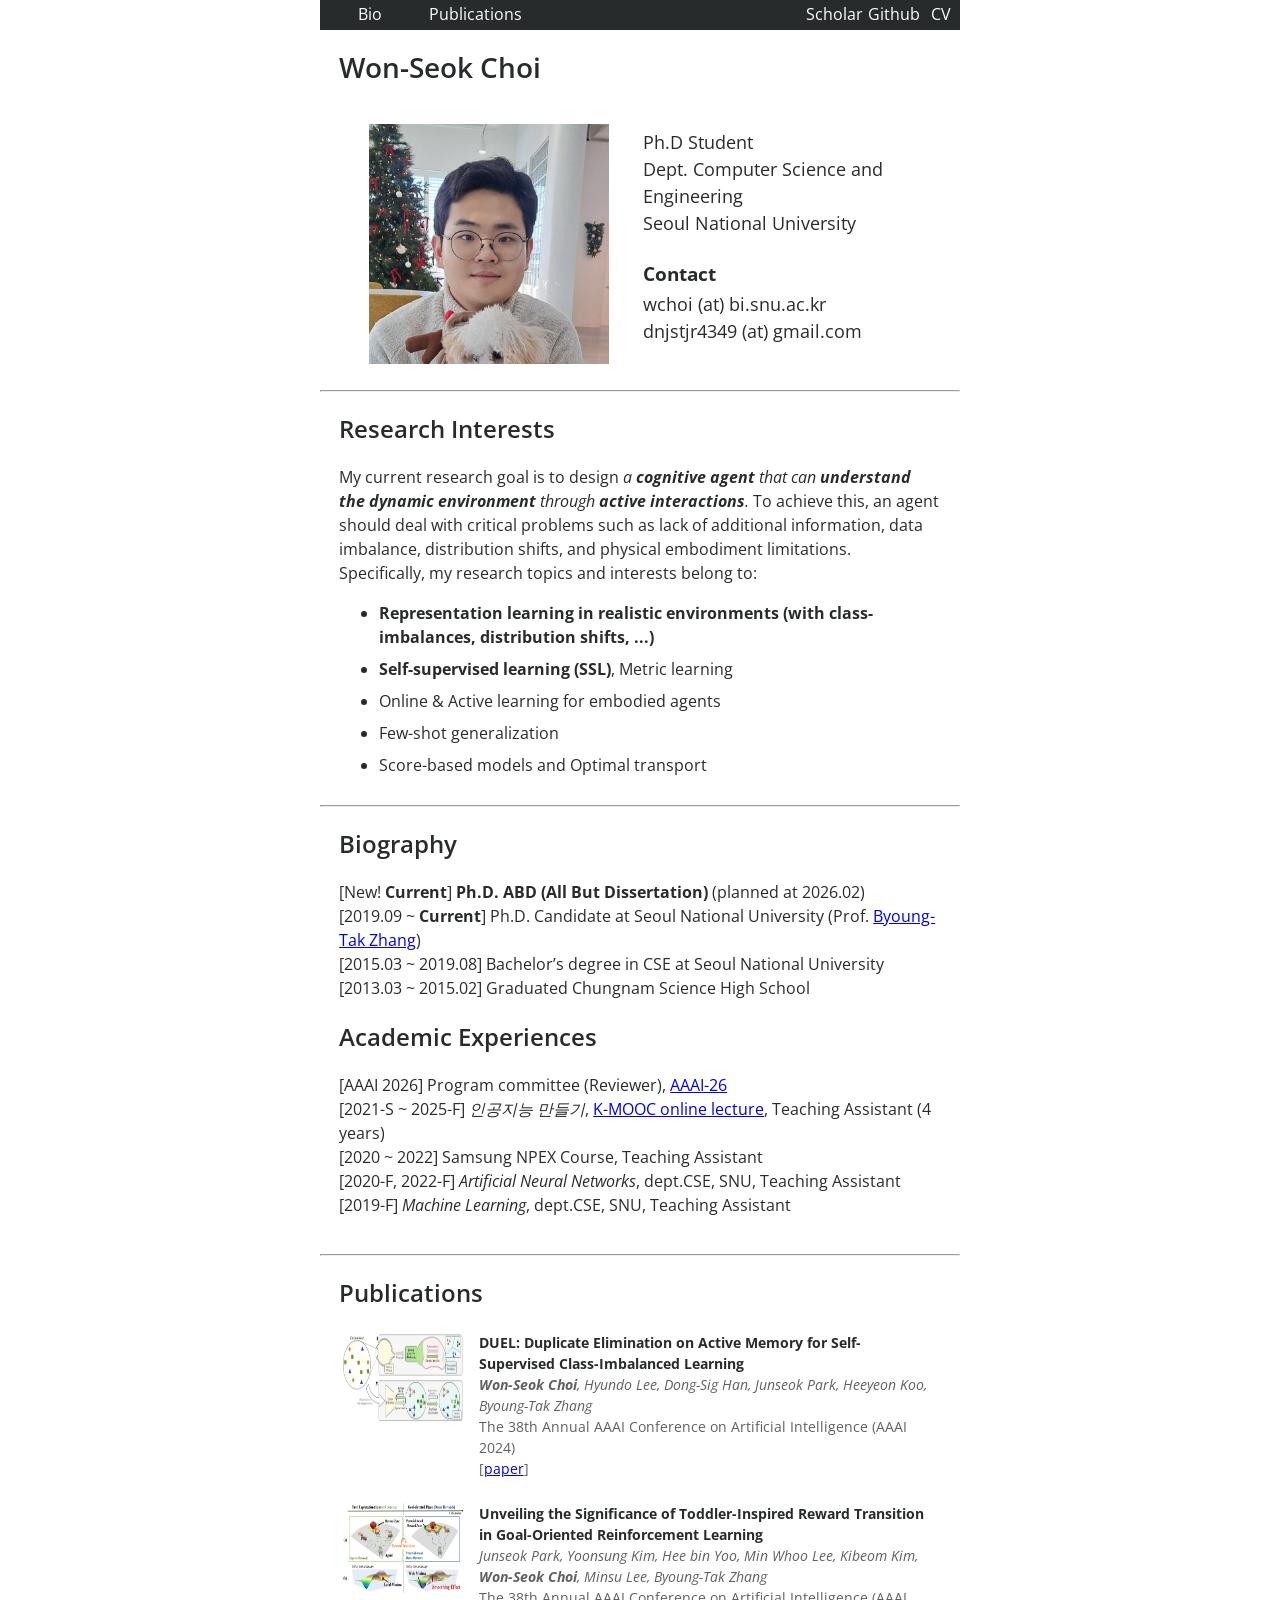
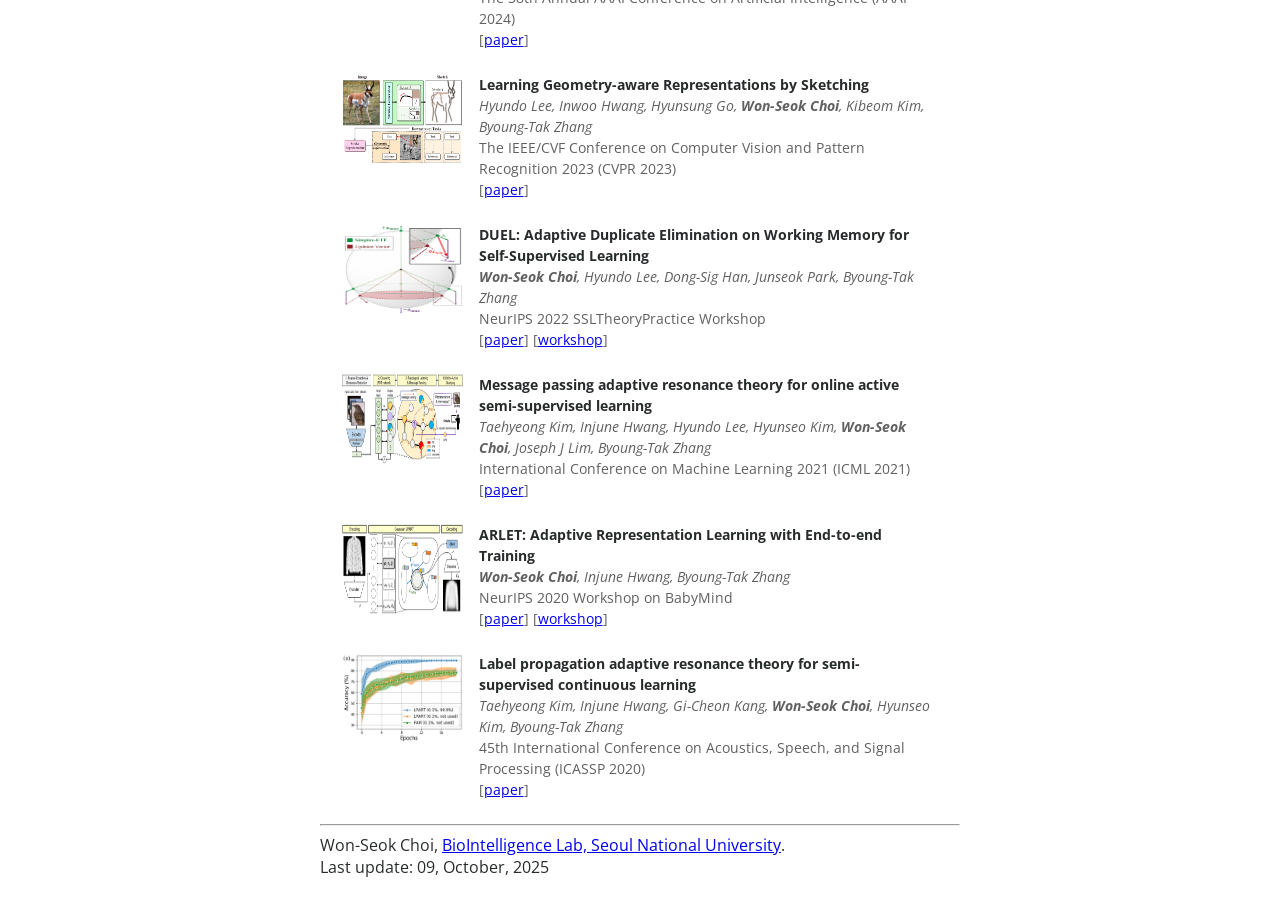
==== index.html @ e40949e8 "date update" ====
<!DOCTYPE html>
<html>
<head>
<link rel="preconnect" href="https://fonts.googleapis.com">
<link rel="preconnect" href="https://fonts.gstatic.com" crossorigin>
<link href="https://fonts.googleapis.com/css2?family=Open+Sans:ital,wght@0,300..800;1,300..800&display=swap" rel="stylesheet">
<meta name="viewport" content="width=device-width, initial-scale=1.0">
<style>
body{
    width: 50vw;
    min-width: 600px;
    margin: 0 auto;
    font-family: "Open Sans", sans-serif;
    font-optical-sizing: auto;
    font-weight: 400;
    font-style: normal;
    font-variation-settings: "wdth" 100;
    font-size: 16px;
	color: #282b2c;
}
.header-bar {
    background-color: #282b2c;
    color: white;
    margin: 0 auto;
}
.footer-bar {
    color: #282b2c;
    margin: 0 auto;
	min-height: 5%;
	margin-bottom: 5%;
}
.hbutton {
    display: inline-block;
    min-width: 15%;
    text-align: center;
    font-weight: 400;
    margin-left: -0.2%;
    padding: 0.2% 0.5% 0.2% 0.5%;
    transition: 0.3s;
	min-height: 3vh;
	line-height: 3vh;
}
.hbutton:hover {
    background-color: white;
    color: #282b2c;
    font-weight: 700;
}
.hbutton#small{
	min-width: 5%;
	float: right;
}
.content {
    margin: 0 auto;
    padding: 0 3% 2% 3%;
    scroll-behavior: smooth;
}
.photoholder {
	display: inline-block;
	margin-left: 5%;
	width: 35%;
	min-width: 240px;
}
.introholder {
	display: inline-block;
	min-width: 250px;
	width: 45%;
	margin-left: 5%;
	vertical-align: bottom;
}
.introitemholder{
	display: inline-block;
	min-height: 20%;
	width: 100%;
}
.pubitemholder{
	display: inline-block;
	width: 100%;
	min-height: 10vh;
	transition: 0.05s;
	padding: 0.5%;
}
.pubitemholder:hover{
	background-color: #F3F3F3;
}
.pubimageholder{
	display: inline-block;
	width: 20%;
	min-width: 120px;
	height: 10vh;
	vertical-align:top;
}
.pubtextholder{
	display: inline-block;
	width: 75%;
	height: 100%;
	margin-left:2%;
}
#spacing{
	margin-top: 2vh;
}
a {
    margin: 0 auto;
}
.header-a{
    text-decoration: none;
    color: white;
}
h1 {
	font-size: 28px;
	font-weight: 600;
}
h2 {
	font-weight: 600;
}
h3 {
	margin-bottom: -1em;
}
h4 {
	font-weight: 400;
	font-size: 18px;
	line-height: 1.5em;
}
p {
	font-weight: 400;
	font-size: 16px;
	line-height: 1.5em;
}
p#pub{
	font-size: 14px;
	line-height: 1.5em;
	margin: 0;
}
ul {
margin-bottom: 0;
}
li {
	font-weight: 400;
	font-size: 16px;
	line-height: 1.5em;
	margin-bottom: 0.5em;
}
</style>
</head>

<body>
    <header class="header-bar">
        <a class="header-a" href="#bio"><div class="hbutton">
            Bio
        </div></a>
        <a class="header-a" href="#pub"><div class="hbutton">
            Publications
        </div></a>
        <div class="hbutton" id="small">
            CV
        </div>
        <a class="header-a" href="https://github.com/mkroughdiamond" target="_blank"><div class="hbutton" id="small">
            Github
        </div></a>
        <a class="header-a" href="https://scholar.google.com/citations?user=A178IhQAAAAJ&hl=en" target="_blank"><div class="hbutton" id="small">
            Scholar
        </div></a>
    </header>
    <div class="content" id="intro">
        <h1>Won-Seok Choi</h1>
		<div style="margin:0 auto;width:100%">
			<div class="photoholder">
				<img src="fig/photo.jpg" style="width:100%">
			</div>
			<div class="introholder">
				<div class="introitemholder">
					<h4>Ph.D Student<br/>
						Dept. Computer Science and Engineering<br/>
						Seoul National University<br/>
					</h4>
					<h3>Contact</h3>
					<h4>
						wchoi (at) bi.snu.ac.kr<br/>
						dnjstjr4349 (at) gmail.com<br/>
					</h4>
					</div>
			</div>
		</div>
    </div>
    <hr>
    <div class="content" id="res-interest">
        <h2>Research Interests</h2>
		<p>
		
		My current research goal is to design <i>a <b>cognitive agent</b> that can <b>understand the dynamic environment</b> through <b>active interactions</b>.</i> To achieve this, an agent should deal with critical problems such as lack of additional information, data imbalance, distribution shifts, and physical embodiment limitations. Specifically, my research topics and interests belong to:
		</p>
		<ul>
            <li><b>Representation learning in realistic environments (with class-imbalances, distribution shifts, ...)</b></li>
            <li><b>Self-supervised learning (SSL)</b>, Metric learning</li>
			<li>Online & Active learning for embodied agents</li>
			<li>Few-shot generalization</li>
			<li>Score-based models and Optimal transport</li>
		</ul>
    </div>
    <hr>
    <div class="content" id="bio">
        <h2>Biography</h2>
		<p>
        [New! <b>Current</b>] <b>Ph.D. ABD (All But Dissertation)</b> (planned at 2026.02)<br/>
		[2019.09 ~ <b>Current</b>] Ph.D. Candidate at Seoul National University (Prof. <a href="https://bi.snu.ac.kr/~btzhang">Byoung-Tak Zhang</a>)<br/>
		[2015.03 ~ 2019.08] Bachelor’s degree in CSE at Seoul National University<br/>
		[2013.03 ~ 2015.02] Graduated Chungnam Science High School
		</p>
        <h2>Academic Experiences</h2>
		<p>
		[AAAI 2026] Program committee (Reviewer), <a href="https://aaai.org/conference/aaai/aaai-26/">AAAI-26</a><br/>
		[2021-S ~ 2025-F] <i>인공지능 만들기</i>, <a href="https://www.kmooc.kr/">K-MOOC online lecture</a>, Teaching Assistant (4 years)<br/>
		[2020 ~ 2022] Samsung NPEX Course, Teaching Assistant<br/>
		[2020-F, 2022-F] <i>Artificial Neural Networks</i>, dept.CSE, SNU, Teaching Assistant<br/>
		[2019-F] <i>Machine Learning</i>, dept.CSE, SNU, Teaching Assistant<br/>
		</p>
    </div>
    <hr>
    <div class="content" id="pub">
        <h2>Publications</h2>
		<div class="pubitemholder">
			<div class="pubimageholder">
				<a href="fig/duel-aaai.PNG" target="_blank">
					<img src="fig/duel-aaai.PNG" style="height:100%;width:100%">
				</a>
			</div>
			<div class="pubtextholder">
				<p id="pub">
					<b>DUEL: Duplicate Elimination on Active Memory for Self-Supervised Class-Imbalanced Learning</b>
				</p>
				<p id="pub" style="color:#606060">
					<i><b>Won-Seok Choi</b>, Hyundo Lee, Dong-Sig Han, Junseok Park, Heeyeon Koo, Byoung-Tak Zhang</i></br>
					The 38th Annual AAAI Conference on Artificial Intelligence (AAAI 2024) </br>
					[<a href="https://arxiv.org/abs/2402.08963">paper</a>]
				</p>
			</div>
		</div>
		<div class="pubitemholder" id="spacing">
			<div class="pubimageholder">
				<a href="fig/toddler-aaai.PNG" target="_blank">
					<img src="fig/toddler-aaai.PNG" style="height:100%;width:100%">
				</a>
			</div>
			<div class="pubtextholder">
				<p id="pub">
					<b>Unveiling the Significance of Toddler-Inspired Reward Transition in Goal-Oriented Reinforcement Learning</b> </br>
				</p>
				<p id="pub" style="color:#606060">
					<i>Junseok Park, Yoonsung Kim, Hee bin Yoo, Min Whoo Lee, Kibeom Kim, <b>Won-Seok Choi</b>, Minsu Lee, Byoung-Tak Zhang</i></br>
					The 38th Annual AAAI Conference on Artificial Intelligence (AAAI 2024) </br>
					[<a href="https://ojs.aaai.org/index.php/AAAI/article/view/27815">paper</a>]
				</p>
			</div>
		</div>
		<div class="pubitemholder" id="spacing">
			<div class="pubimageholder">
				<a href="fig/sketching-cvpr.PNG" target="_blank">
					<img src="fig/sketching-cvpr.PNG" style="height:100%;width:100%">
				</a>
			</div>
			<div class="pubtextholder">
				<p id="pub">
					<b>Learning Geometry-aware Representations by Sketching</b> </br>
				</p>
				<p id="pub" style="color:#606060">
					<i>Hyundo Lee, Inwoo Hwang, Hyunsung Go, <b>Won-Seok Choi</b>, Kibeom Kim, Byoung-Tak Zhang</i></br>
					The IEEE/CVF Conference on Computer Vision and Pattern Recognition 2023 (CVPR 2023) </br>
					[<a href="https://openaccess.thecvf.com/content/CVPR2023/html/Lee_Learning_Geometry-Aware_Representations_by_Sketching_CVPR_2023_paper.html">paper</a>]
				</p>
			</div>
		</div>
		<div class="pubitemholder" id="spacing">
			<div class="pubimageholder">
				<a href="fig/duel-workshop.PNG" target="_blank">
					<img src="fig/duel-workshop.PNG" style="height:100%;width:100%">
				</a>
			</div>
			<div class="pubtextholder">
				<p id="pub">
					<b>DUEL: Adaptive Duplicate Elimination on Working Memory for Self-Supervised Learning</b> </br>
				</p>
				<p id="pub" style="color:#606060">
					<i><b>Won-Seok Choi</b>, Hyundo Lee, Dong-Sig Han, Junseok Park, Byoung-Tak Zhang</i></br>
					NeurIPS 2022 SSLTheoryPractice Workshop </br>
					[<a href="https://arxiv.org/abs/2210.17052">paper</a>] [<a href="https://sslneurips22.github.io/">workshop</a>]
				</p>
			</div>
		</div>
		<div class="pubitemholder" id="spacing">
			<div class="pubimageholder">
				<a href="fig/mpart-icml.PNG" target="_blank">
					<img src="fig/mpart-icml.PNG" style="height:100%;width:100%">
				</a>
			</div>
			<div class="pubtextholder">
				<p id="pub">
					<b>Message passing adaptive resonance theory for online active semi-supervised learning</b> </br>
				</p>
				<p id="pub" style="color:#606060">
					<i>Taehyeong Kim, Injune Hwang, Hyundo Lee, Hyunseo Kim, <b>Won-Seok Choi</b>, Joseph J Lim, Byoung-Tak Zhang</i></br>
					International Conference on Machine Learning 2021 (ICML 2021) </br>
					[<a href="https://proceedings.mlr.press/v139/kim21e">paper</a>]
				</p>
			</div>
		</div>
		<div class="pubitemholder" id="spacing">
			<div class="pubimageholder">
				<a href="fig/arlet-workshop.PNG" target="_blank">
					<img src="fig/arlet-workshop.PNG" style="height:100%;width:100%">
				</a>
			</div>
			<div class="pubtextholder">
				<p id="pub">
					<b>ARLET: Adaptive Representation Learning with End-to-end Training</b> </br>
				</p>
				<p id="pub" style="color:#606060">
					<i><b>Won-Seok Choi</b>, Injune Hwang, Byoung-Tak Zhang</i></br>
					NeurIPS 2020 Workshop on BabyMind </br>
					[<a href="https://bi.snu.ac.kr/NeurIPS2020_Babymind/26.pdf">paper</a>] [<a href="https://babymind-workshop-2020.github.io/">workshop</a>]
				</p>
			</div>
		</div>
		<div class="pubitemholder" id="spacing">
			<div class="pubimageholder">
				<a href="fig/lpart-icassp.PNG" target="_blank">
					<img src="fig/lpart-icassp.PNG" style="height:100%;width:100%">
				</a>
			</div>
			<div class="pubtextholder">
				<p id="pub">
					<b>Label propagation adaptive resonance theory for semi-supervised continuous learning</b> </br>
				</p>
				<p id="pub" style="color:#606060">
					<i>Taehyeong Kim, Injune Hwang, Gi-Cheon Kang, <b>Won-Seok Choi</b>, Hyunseo Kim, Byoung-Tak Zhang</i></br>
					45th International Conference on Acoustics, Speech, and Signal Processing (ICASSP 2020) </br>
					[<a href="https://ieeexplore.ieee.org/abstract/document/9054655">paper</a>]
				</p>
			</div>
		</div>
    </div>
    <hr>
    <footer class="footer-bar">
	Won-Seok Choi, <a href="https://bi.snu.ac.kr">BioIntelligence Lab, Seoul National University</a>.<br/>
	Last update: 09, October, 2025
    </footer>
</body>
</html>
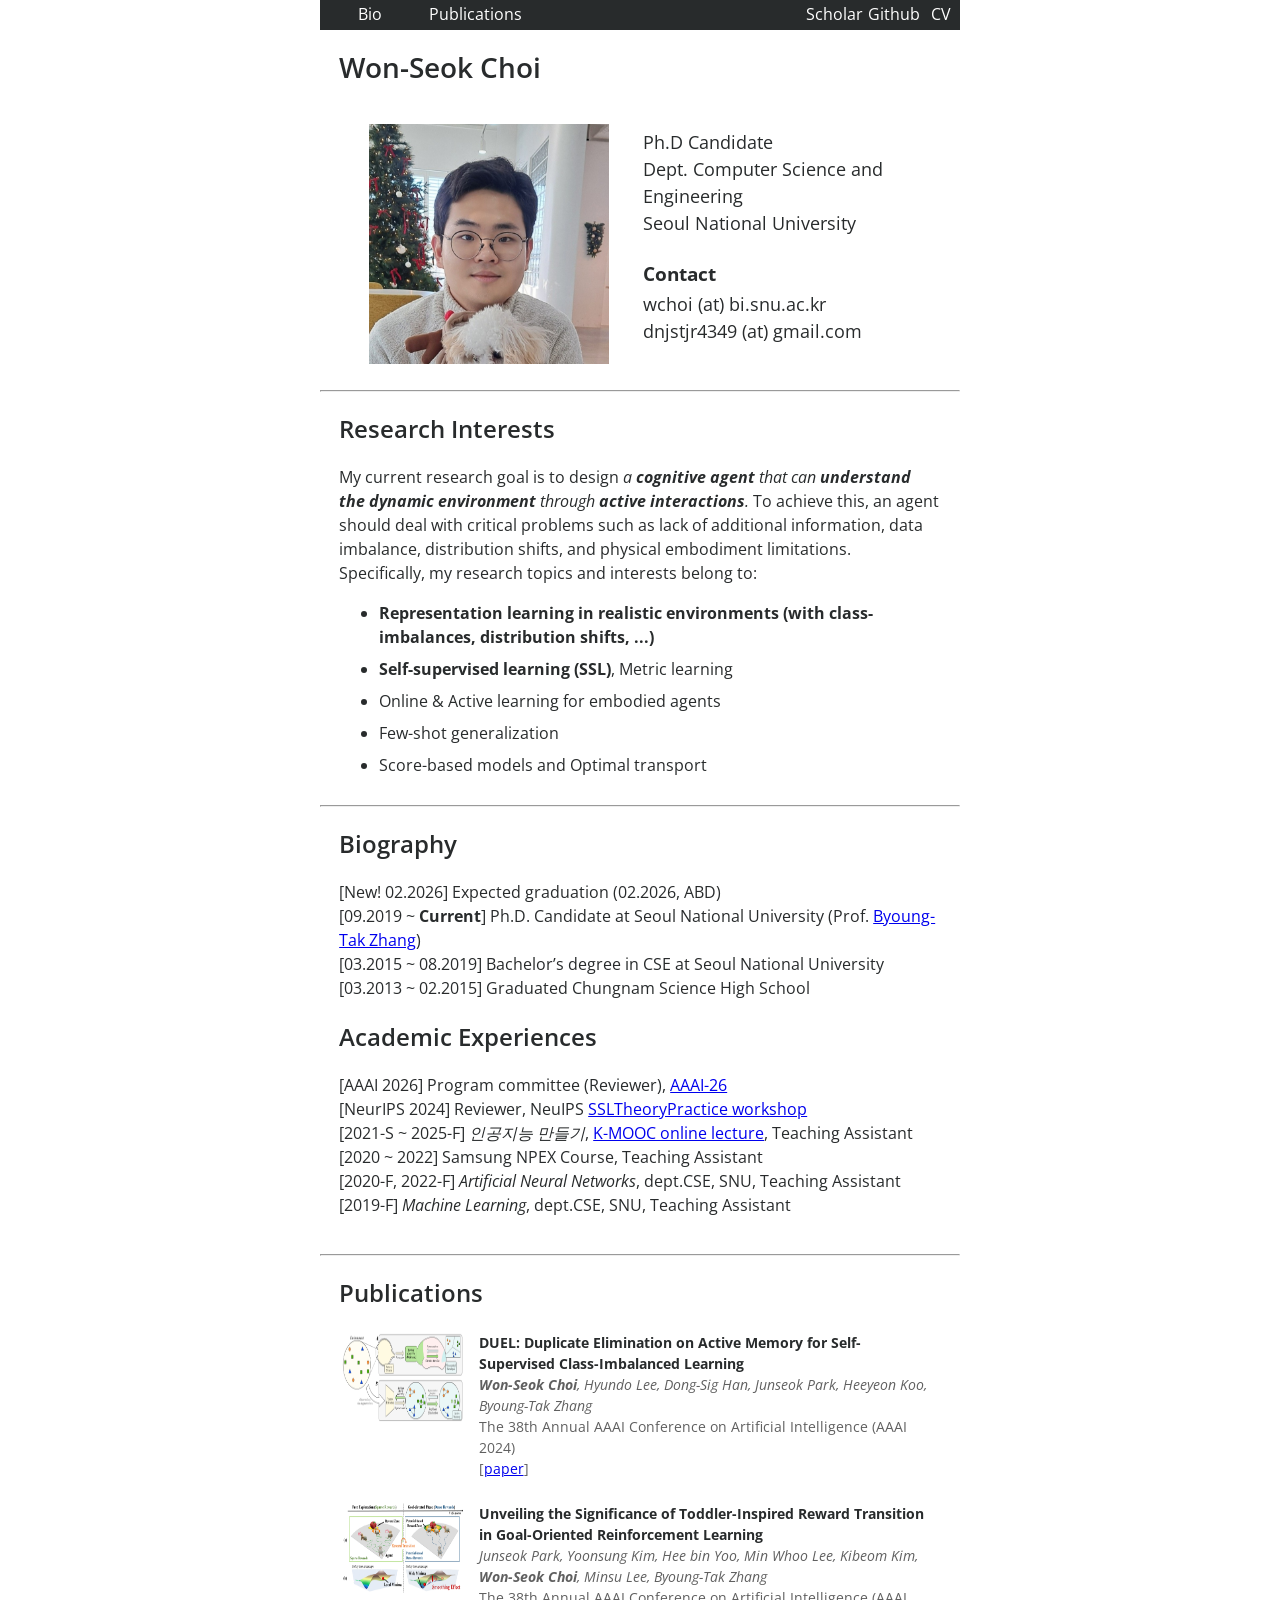
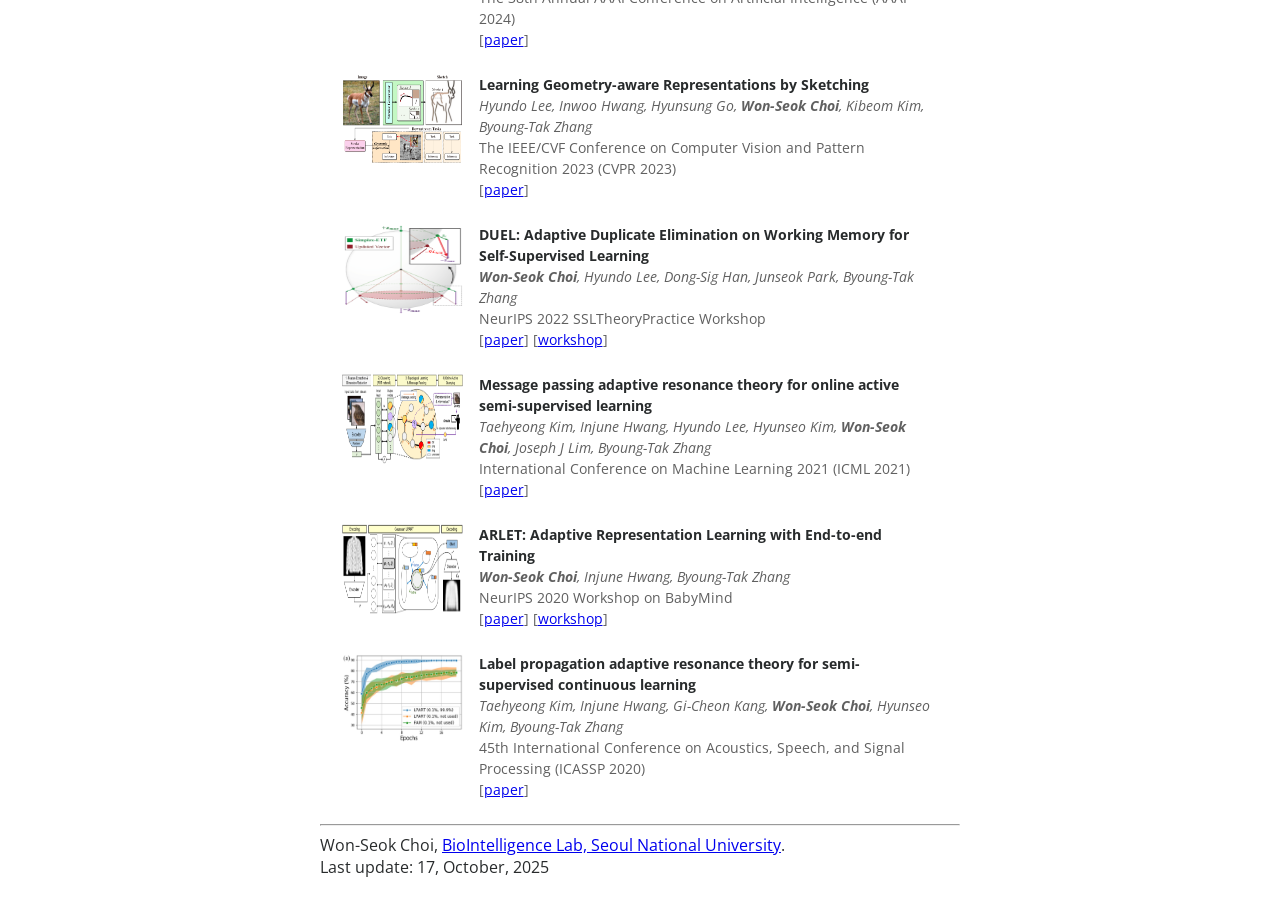
==== commit 3e5d5de6: "Add CV, updated (251017)" ====
--- a/index.html
+++ b/index.html
@@ -150,9 +150,9 @@
         <a class="header-a" href="#pub"><div class="hbutton">
             Publications
         </div></a>
-        <div class="hbutton" id="small">
+        <a class="header-a" href="assets/CV.pdf" target="_blank"><div class="hbutton" id="small">
             CV
-        </div>
+        </div></a>
         <a class="header-a" href="https://github.com/mkroughdiamond" target="_blank"><div class="hbutton" id="small">
             Github
         </div></a>
@@ -168,7 +168,7 @@
 			</div>
 			<div class="introholder">
 				<div class="introitemholder">
-					<h4>Ph.D Student<br/>
+					<h4>Ph.D Candidate<br/>
 						Dept. Computer Science and Engineering<br/>
 						Seoul National University<br/>
 					</h4>
@@ -200,15 +200,16 @@
     <div class="content" id="bio">
         <h2>Biography</h2>
 		<p>
-        [New! <b>Current</b>] <b>Ph.D. ABD (All But Dissertation)</b> (planned at 2026.02)<br/>
-		[2019.09 ~ <b>Current</b>] Ph.D. Candidate at Seoul National University (Prof. <a href="https://bi.snu.ac.kr/~btzhang">Byoung-Tak Zhang</a>)<br/>
-		[2015.03 ~ 2019.08] Bachelor’s degree in CSE at Seoul National University<br/>
-		[2013.03 ~ 2015.02] Graduated Chungnam Science High School
+        [New! 02.2026] Expected graduation (02.2026, ABD)<br/>
+		[09.2019 ~ <b>Current</b>] Ph.D. Candidate at Seoul National University (Prof. <a href="https://bi.snu.ac.kr/~btzhang">Byoung-Tak Zhang</a>)<br/>
+		[03.2015 ~ 08.2019] Bachelor’s degree in CSE at Seoul National University<br/>
+		[03.2013 ~ 02.2015] Graduated Chungnam Science High School
 		</p>
         <h2>Academic Experiences</h2>
 		<p>
 		[AAAI 2026] Program committee (Reviewer), <a href="https://aaai.org/conference/aaai/aaai-26/">AAAI-26</a><br/>
-		[2021-S ~ 2025-F] <i>인공지능 만들기</i>, <a href="https://www.kmooc.kr/">K-MOOC online lecture</a>, Teaching Assistant (4 years)<br/>
+		[NeurIPS 2024] Reviewer, NeuIPS <a href="https://sslneurips2024.github.io/index.html">SSLTheoryPractice workshop</a><br/>
+		[2021-S ~ 2025-F] <i>인공지능 만들기</i>, <a href="https://www.kmooc.kr/">K-MOOC online lecture</a>, Teaching Assistant<br/>
 		[2020 ~ 2022] Samsung NPEX Course, Teaching Assistant<br/>
 		[2020-F, 2022-F] <i>Artificial Neural Networks</i>, dept.CSE, SNU, Teaching Assistant<br/>
 		[2019-F] <i>Machine Learning</i>, dept.CSE, SNU, Teaching Assistant<br/>
@@ -340,7 +341,7 @@
     <hr>
     <footer class="footer-bar">
 	Won-Seok Choi, <a href="https://bi.snu.ac.kr">BioIntelligence Lab, Seoul National University</a>.<br/>
-	Last update: 09, October, 2025
+	Last update: 17, October, 2025
     </footer>
 </body>
 </html>
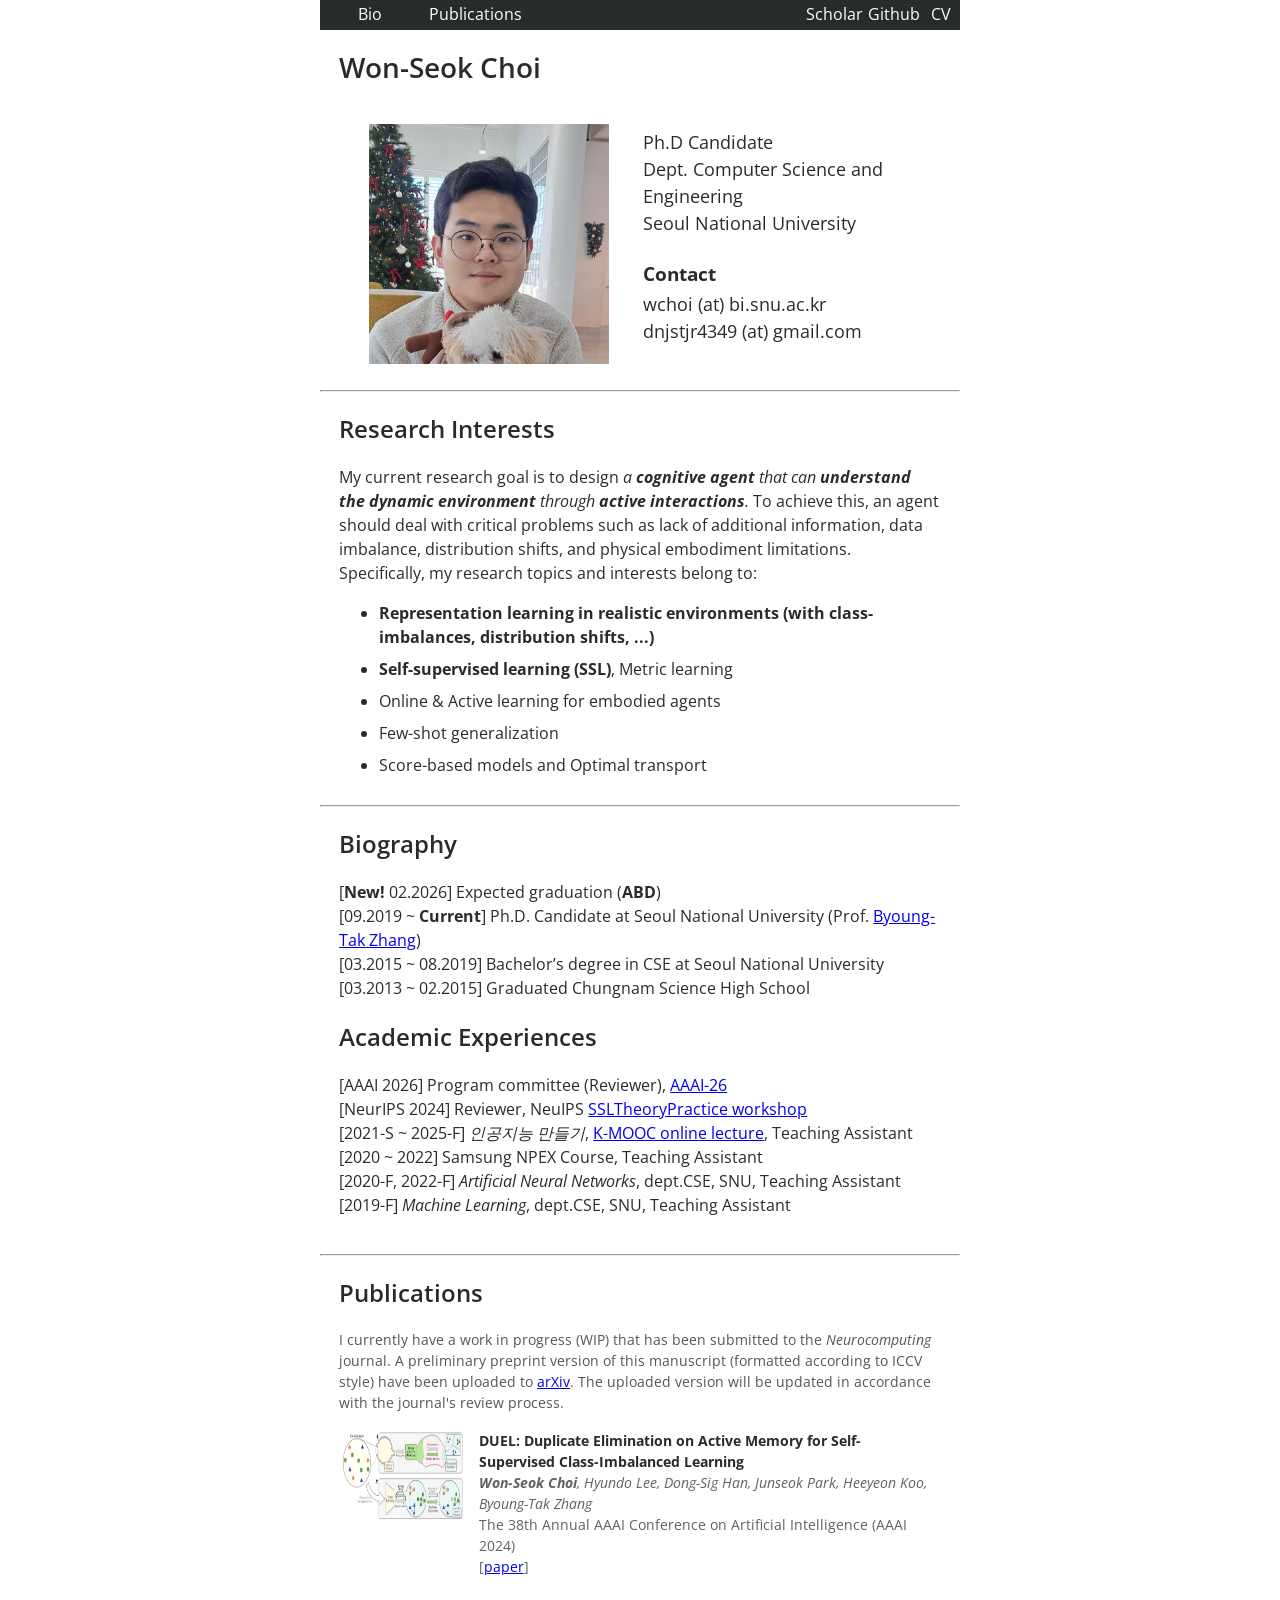
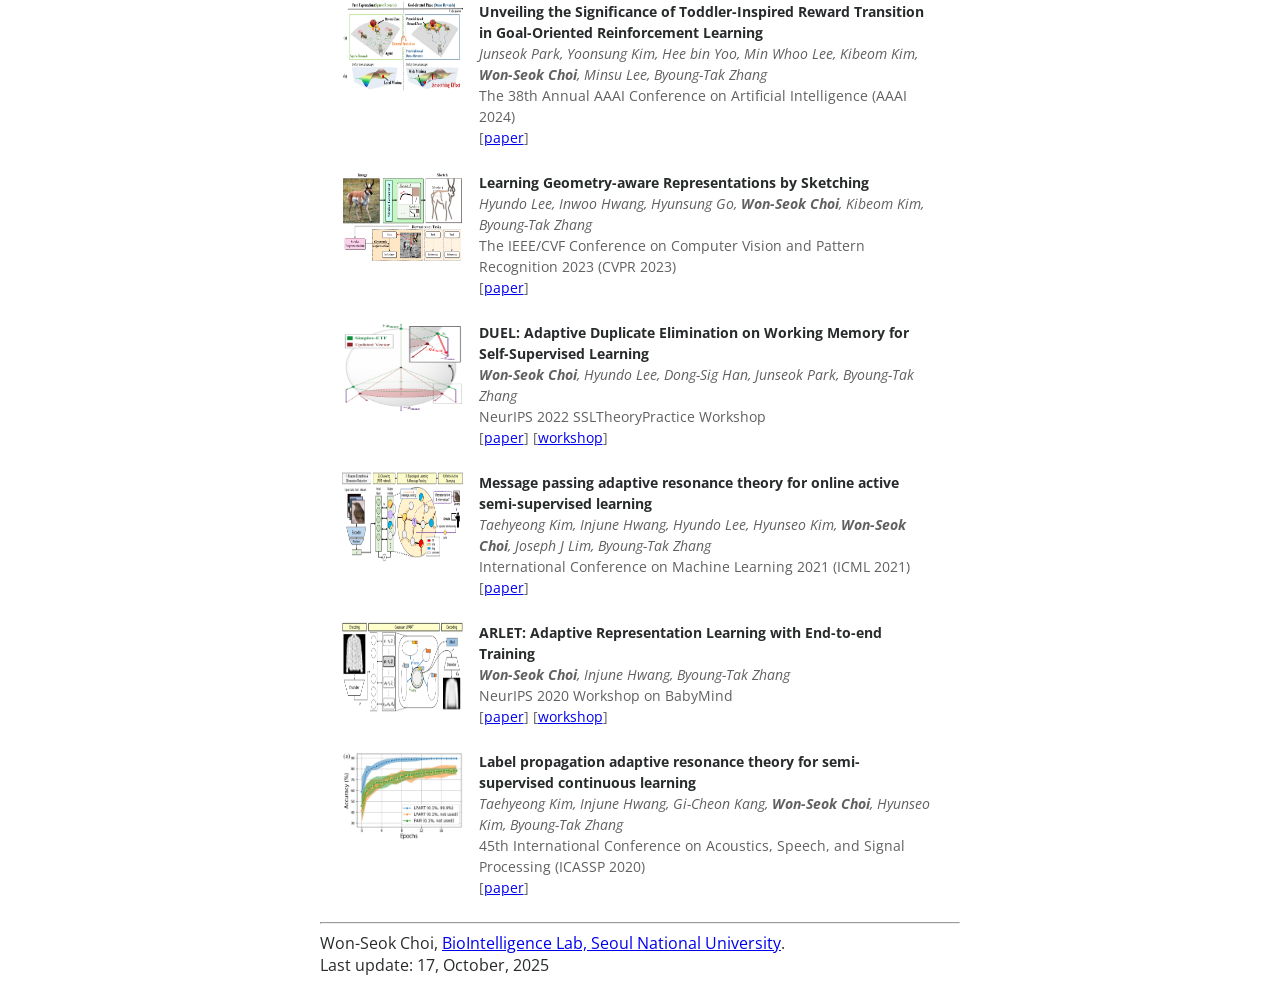
==== commit 0bcb002e: "Add WIP work" ====
--- a/index.html
+++ b/index.html
@@ -185,7 +185,6 @@
     <div class="content" id="res-interest">
         <h2>Research Interests</h2>
 		<p>
-		
 		My current research goal is to design <i>a <b>cognitive agent</b> that can <b>understand the dynamic environment</b> through <b>active interactions</b>.</i> To achieve this, an agent should deal with critical problems such as lack of additional information, data imbalance, distribution shifts, and physical embodiment limitations. Specifically, my research topics and interests belong to:
 		</p>
 		<ul>
@@ -200,7 +199,7 @@
     <div class="content" id="bio">
         <h2>Biography</h2>
 		<p>
-        [New! 02.2026] Expected graduation (02.2026, ABD)<br/>
+        [<b>New!</b> 02.2026] Expected graduation (<b>ABD</b>)<br/>
 		[09.2019 ~ <b>Current</b>] Ph.D. Candidate at Seoul National University (Prof. <a href="https://bi.snu.ac.kr/~btzhang">Byoung-Tak Zhang</a>)<br/>
 		[03.2015 ~ 08.2019] Bachelor’s degree in CSE at Seoul National University<br/>
 		[03.2013 ~ 02.2015] Graduated Chungnam Science High School
@@ -218,6 +217,9 @@
     <hr>
     <div class="content" id="pub">
         <h2>Publications</h2>
+        <p style="color:#555555;font-size:14px">
+        I currently have a work in progress (WIP) that has been submitted to the <i>Neurocomputing</i> journal. A preliminary preprint version of this manuscript (formatted according to ICCV style) have been uploaded to <a href="https://arxiv.org/abs/2507.02929" target="_blank">arXiv</a>. The uploaded version will be updated in accordance with the journal's review process.
+        </p>
 		<div class="pubitemholder">
 			<div class="pubimageholder">
 				<a href="fig/duel-aaai.PNG" target="_blank">
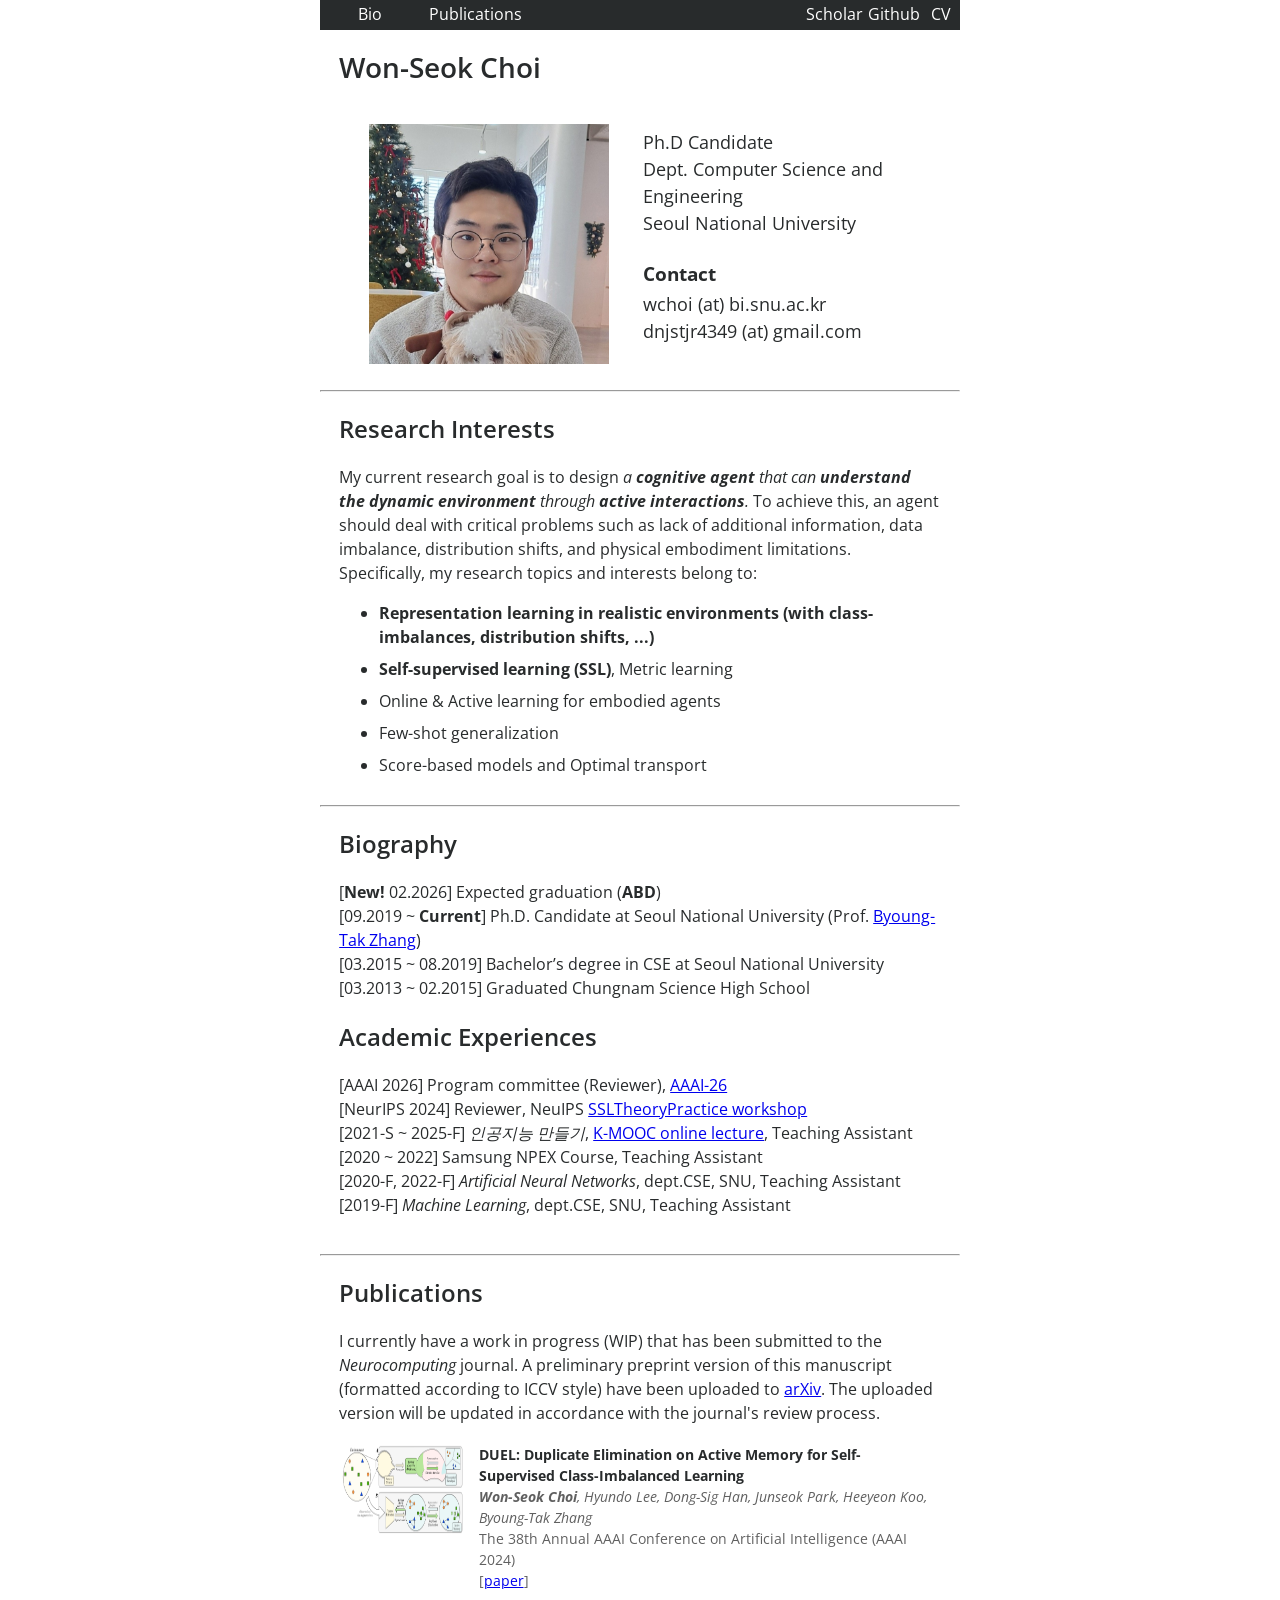
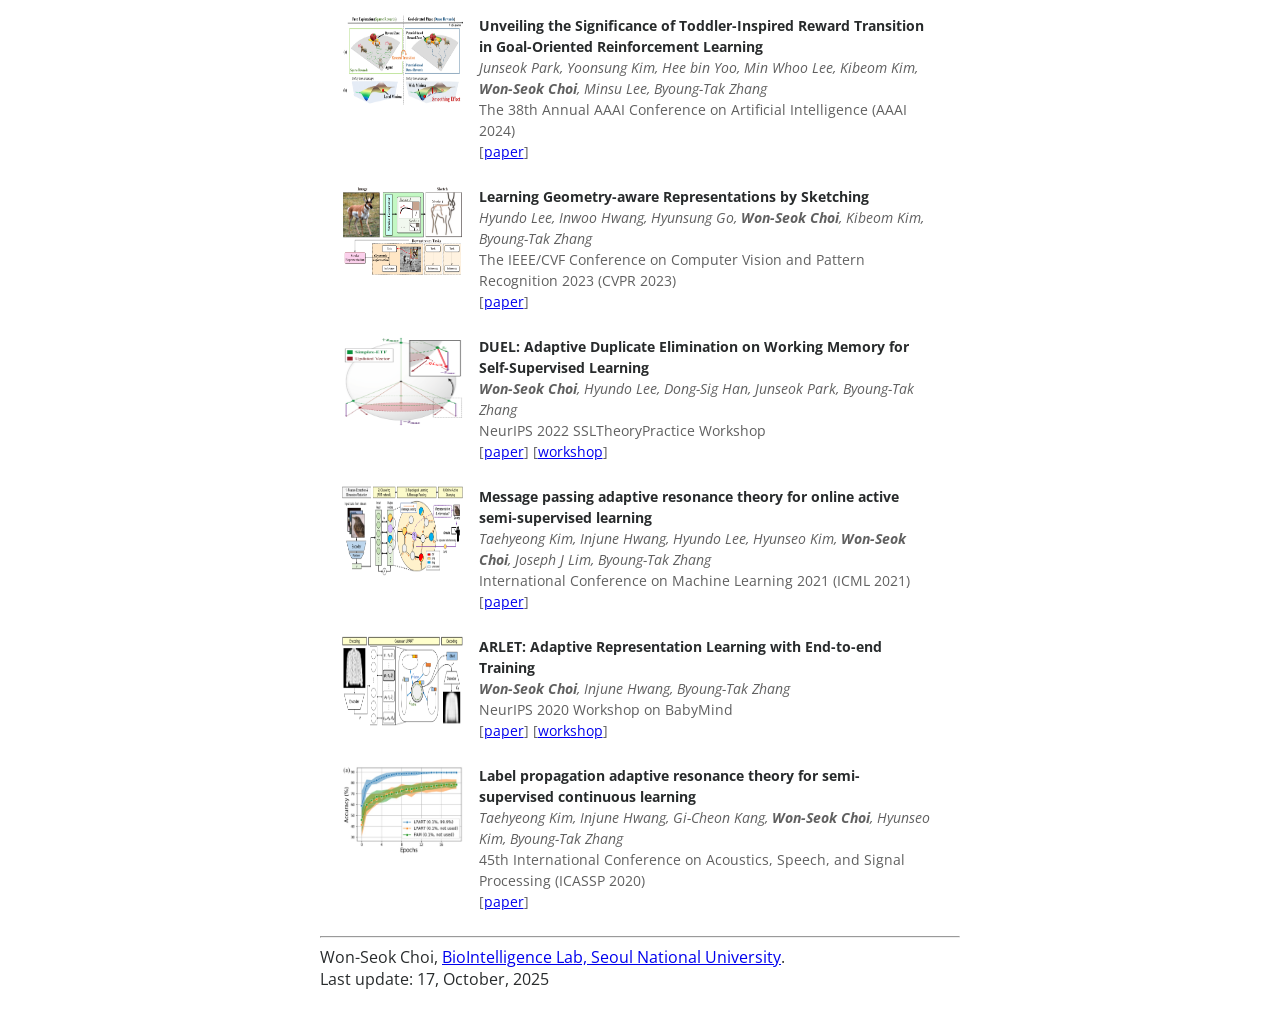
==== commit 63cd0121: "Add WIP work" ====
--- a/index.html
+++ b/index.html
@@ -217,7 +217,7 @@
     <hr>
     <div class="content" id="pub">
         <h2>Publications</h2>
-        <p style="color:#555555;font-size:14px">
+        <p>
         I currently have a work in progress (WIP) that has been submitted to the <i>Neurocomputing</i> journal. A preliminary preprint version of this manuscript (formatted according to ICCV style) have been uploaded to <a href="https://arxiv.org/abs/2507.02929" target="_blank">arXiv</a>. The uploaded version will be updated in accordance with the journal's review process.
         </p>
 		<div class="pubitemholder">
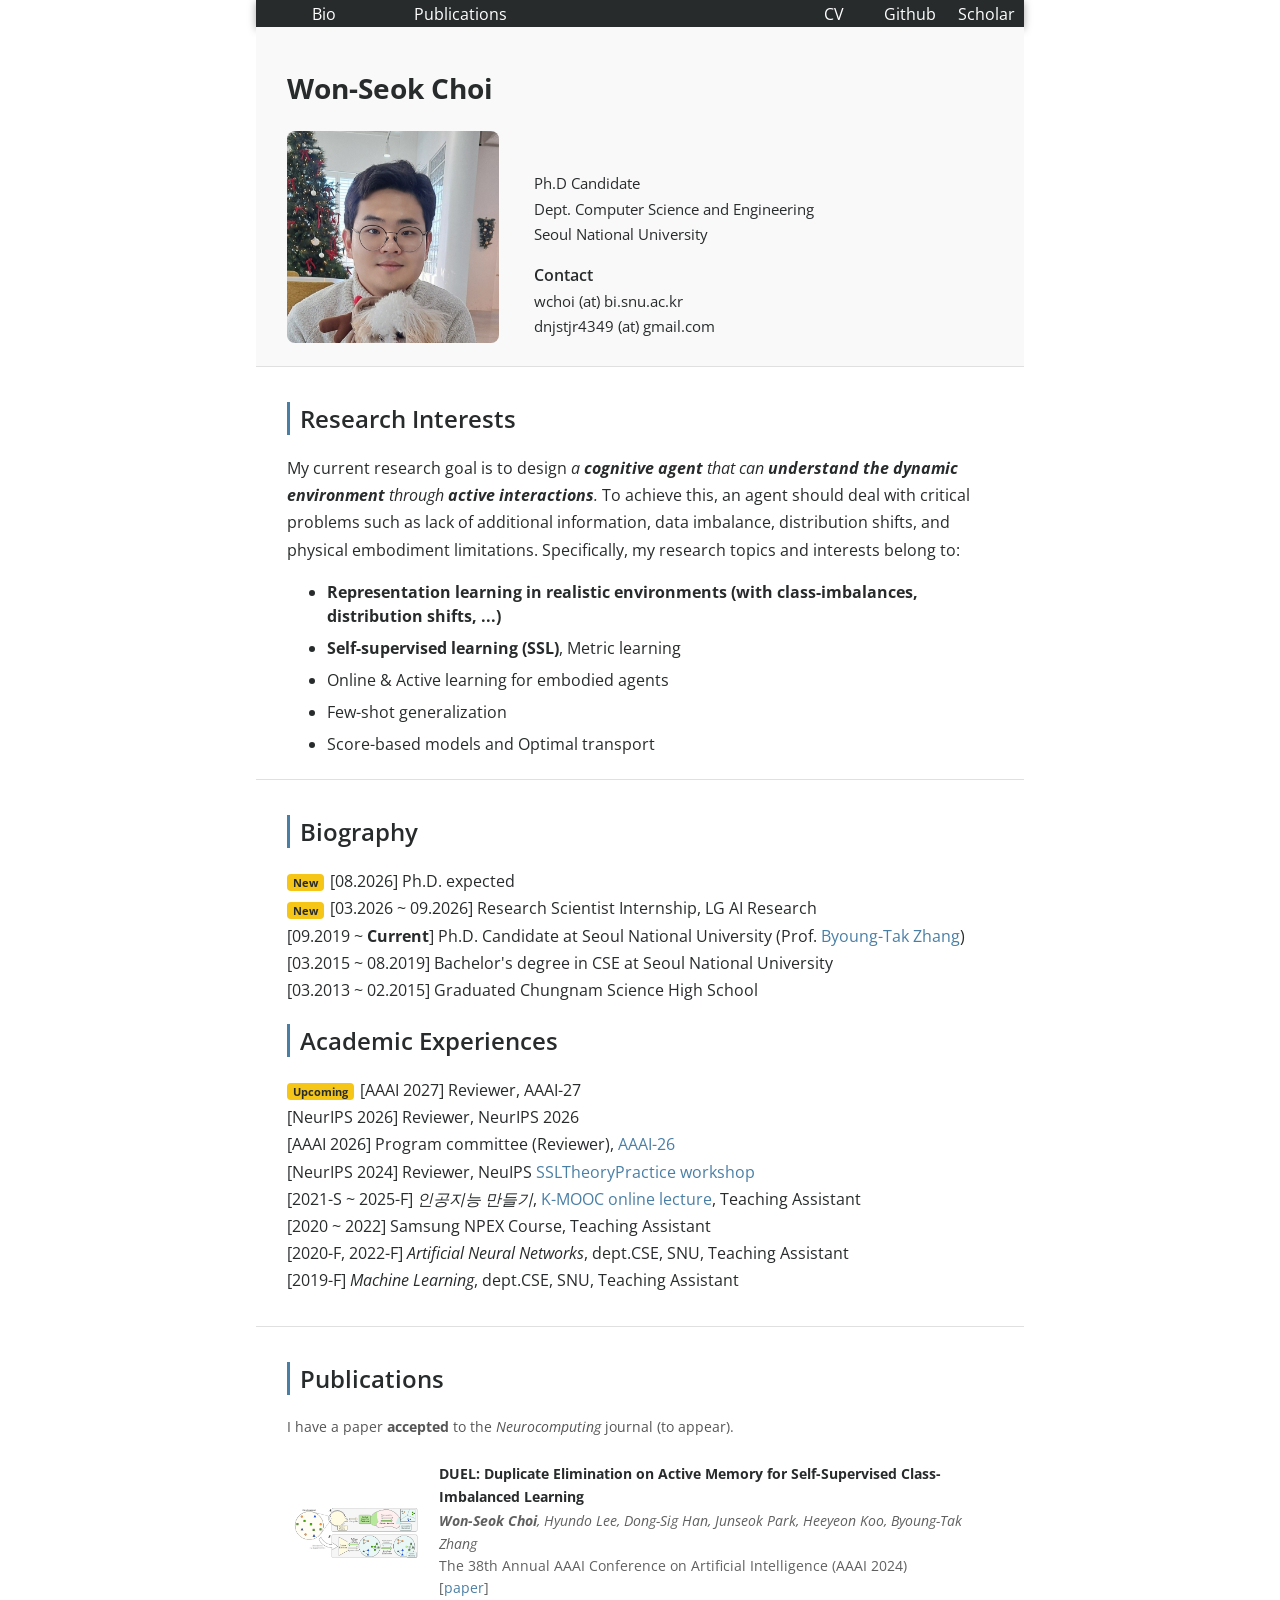
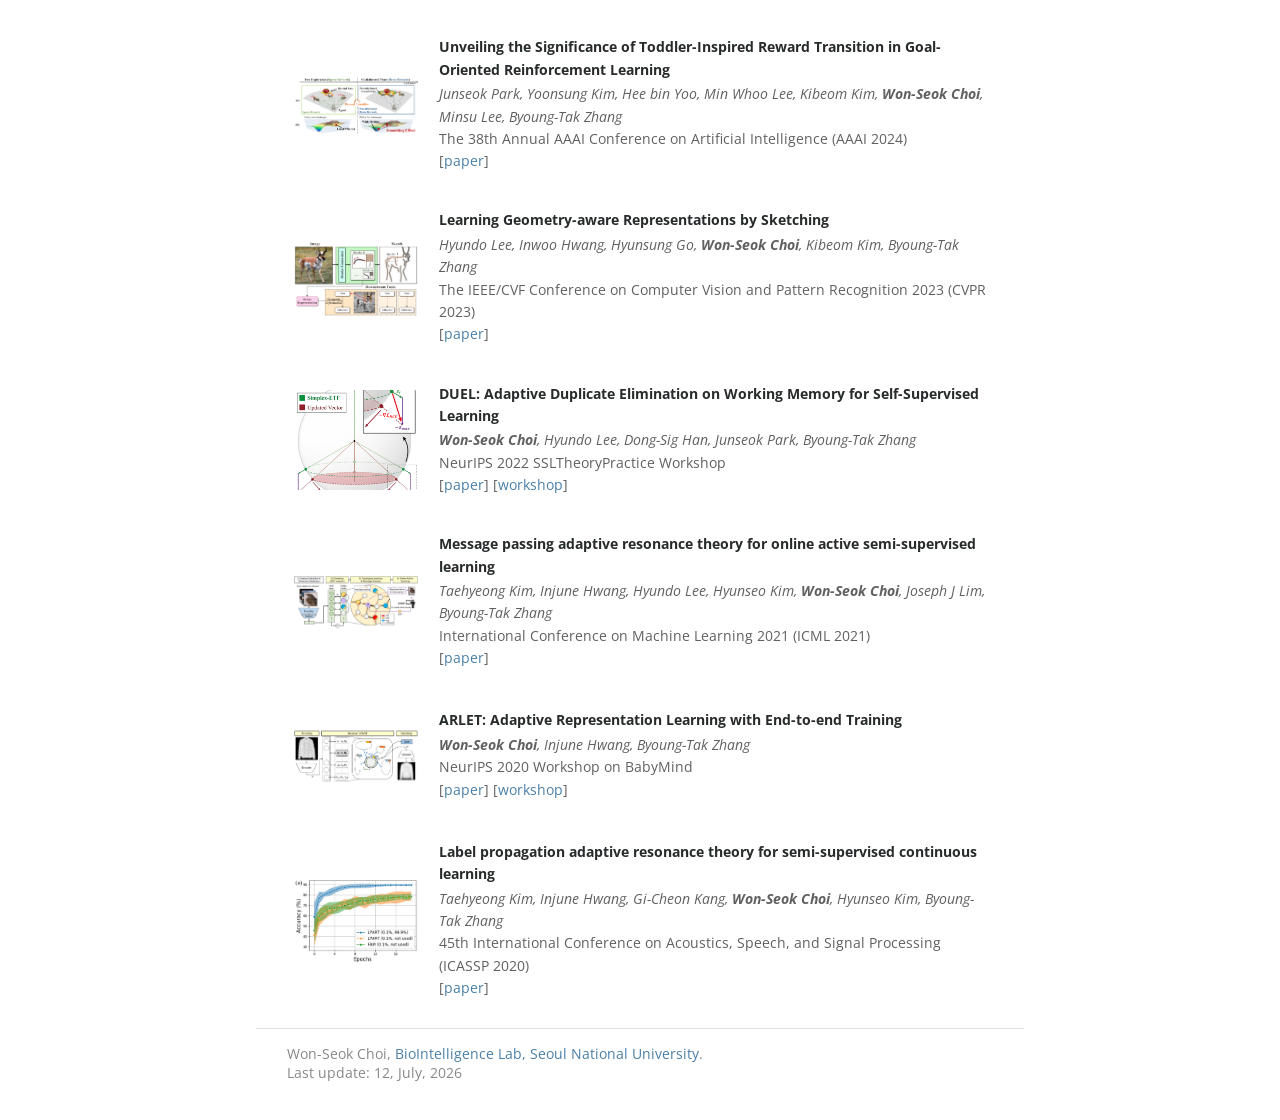
==== commit a17a2f51: "Update 260712" ====
--- a/index.html
+++ b/index.html
@@ -1,349 +1,259 @@
-<!DOCTYPE html>
-<html>
-<head>
-<link rel="preconnect" href="https://fonts.googleapis.com">
-<link rel="preconnect" href="https://fonts.gstatic.com" crossorigin>
-<link href="https://fonts.googleapis.com/css2?family=Open+Sans:ital,wght@0,300..800;1,300..800&display=swap" rel="stylesheet">
-<meta name="viewport" content="width=device-width, initial-scale=1.0">
-<style>
-body{
-    width: 50vw;
-    min-width: 600px;
-    margin: 0 auto;
-    font-family: "Open Sans", sans-serif;
-    font-optical-sizing: auto;
-    font-weight: 400;
-    font-style: normal;
-    font-variation-settings: "wdth" 100;
-    font-size: 16px;
-	color: #282b2c;
-}
-.header-bar {
-    background-color: #282b2c;
-    color: white;
-    margin: 0 auto;
-}
-.footer-bar {
-    color: #282b2c;
-    margin: 0 auto;
-	min-height: 5%;
-	margin-bottom: 5%;
-}
-.hbutton {
-    display: inline-block;
-    min-width: 15%;
-    text-align: center;
-    font-weight: 400;
-    margin-left: -0.2%;
-    padding: 0.2% 0.5% 0.2% 0.5%;
-    transition: 0.3s;
-	min-height: 3vh;
-	line-height: 3vh;
-}
-.hbutton:hover {
-    background-color: white;
-    color: #282b2c;
-    font-weight: 700;
-}
-.hbutton#small{
-	min-width: 5%;
-	float: right;
-}
-.content {
-    margin: 0 auto;
-    padding: 0 3% 2% 3%;
-    scroll-behavior: smooth;
-}
-.photoholder {
-	display: inline-block;
-	margin-left: 5%;
-	width: 35%;
-	min-width: 240px;
-}
-.introholder {
-	display: inline-block;
-	min-width: 250px;
-	width: 45%;
-	margin-left: 5%;
-	vertical-align: bottom;
-}
-.introitemholder{
-	display: inline-block;
-	min-height: 20%;
-	width: 100%;
-}
-.pubitemholder{
-	display: inline-block;
-	width: 100%;
-	min-height: 10vh;
-	transition: 0.05s;
-	padding: 0.5%;
-}
-.pubitemholder:hover{
-	background-color: #F3F3F3;
-}
-.pubimageholder{
-	display: inline-block;
-	width: 20%;
-	min-width: 120px;
-	height: 10vh;
-	vertical-align:top;
-}
-.pubtextholder{
-	display: inline-block;
-	width: 75%;
-	height: 100%;
-	margin-left:2%;
-}
-#spacing{
-	margin-top: 2vh;
-}
-a {
-    margin: 0 auto;
-}
-.header-a{
-    text-decoration: none;
-    color: white;
-}
-h1 {
-	font-size: 28px;
-	font-weight: 600;
-}
-h2 {
-	font-weight: 600;
-}
-h3 {
-	margin-bottom: -1em;
-}
-h4 {
-	font-weight: 400;
-	font-size: 18px;
-	line-height: 1.5em;
-}
-p {
-	font-weight: 400;
-	font-size: 16px;
-	line-height: 1.5em;
-}
-p#pub{
-	font-size: 14px;
-	line-height: 1.5em;
-	margin: 0;
-}
-ul {
-margin-bottom: 0;
-}
-li {
-	font-weight: 400;
-	font-size: 16px;
-	line-height: 1.5em;
-	margin-bottom: 0.5em;
-}
-</style>
-</head>
-
-<body>
-    <header class="header-bar">
-        <a class="header-a" href="#bio"><div class="hbutton">
-            Bio
-        </div></a>
-        <a class="header-a" href="#pub"><div class="hbutton">
-            Publications
-        </div></a>
-        <a class="header-a" href="assets/CV.pdf" target="_blank"><div class="hbutton" id="small">
-            CV
-        </div></a>
-        <a class="header-a" href="https://github.com/mkroughdiamond" target="_blank"><div class="hbutton" id="small">
-            Github
-        </div></a>
-        <a class="header-a" href="https://scholar.google.com/citations?user=A178IhQAAAAJ&hl=en" target="_blank"><div class="hbutton" id="small">
-            Scholar
-        </div></a>
-    </header>
-    <div class="content" id="intro">
-        <h1>Won-Seok Choi</h1>
-		<div style="margin:0 auto;width:100%">
-			<div class="photoholder">
-				<img src="fig/photo.jpg" style="width:100%">
-			</div>
-			<div class="introholder">
-				<div class="introitemholder">
-					<h4>Ph.D Candidate<br/>
-						Dept. Computer Science and Engineering<br/>
-						Seoul National University<br/>
-					</h4>
-					<h3>Contact</h3>
-					<h4>
-						wchoi (at) bi.snu.ac.kr<br/>
-						dnjstjr4349 (at) gmail.com<br/>
-					</h4>
-					</div>
-			</div>
-		</div>
-    </div>
-    <hr>
-    <div class="content" id="res-interest">
-        <h2>Research Interests</h2>
-		<p>
-		My current research goal is to design <i>a <b>cognitive agent</b> that can <b>understand the dynamic environment</b> through <b>active interactions</b>.</i> To achieve this, an agent should deal with critical problems such as lack of additional information, data imbalance, distribution shifts, and physical embodiment limitations. Specifically, my research topics and interests belong to:
-		</p>
-		<ul>
-            <li><b>Representation learning in realistic environments (with class-imbalances, distribution shifts, ...)</b></li>
-            <li><b>Self-supervised learning (SSL)</b>, Metric learning</li>
-			<li>Online & Active learning for embodied agents</li>
-			<li>Few-shot generalization</li>
-			<li>Score-based models and Optimal transport</li>
-		</ul>
-    </div>
-    <hr>
-    <div class="content" id="bio">
-        <h2>Biography</h2>
-		<p>
-        [<b>New!</b> 02.2026] Expected graduation (<b>ABD</b>)<br/>
-		[09.2019 ~ <b>Current</b>] Ph.D. Candidate at Seoul National University (Prof. <a href="https://bi.snu.ac.kr/~btzhang">Byoung-Tak Zhang</a>)<br/>
-		[03.2015 ~ 08.2019] Bachelor’s degree in CSE at Seoul National University<br/>
-		[03.2013 ~ 02.2015] Graduated Chungnam Science High School
-		</p>
-        <h2>Academic Experiences</h2>
-		<p>
-		[AAAI 2026] Program committee (Reviewer), <a href="https://aaai.org/conference/aaai/aaai-26/">AAAI-26</a><br/>
-		[NeurIPS 2024] Reviewer, NeuIPS <a href="https://sslneurips2024.github.io/index.html">SSLTheoryPractice workshop</a><br/>
-		[2021-S ~ 2025-F] <i>인공지능 만들기</i>, <a href="https://www.kmooc.kr/">K-MOOC online lecture</a>, Teaching Assistant<br/>
-		[2020 ~ 2022] Samsung NPEX Course, Teaching Assistant<br/>
-		[2020-F, 2022-F] <i>Artificial Neural Networks</i>, dept.CSE, SNU, Teaching Assistant<br/>
-		[2019-F] <i>Machine Learning</i>, dept.CSE, SNU, Teaching Assistant<br/>
-		</p>
-    </div>
-    <hr>
-    <div class="content" id="pub">
-        <h2>Publications</h2>
-        <p>
-        I currently have a work in progress (WIP) that has been submitted to the <i>Neurocomputing</i> journal. A preliminary preprint version of this manuscript (formatted according to ICCV style) have been uploaded to <a href="https://arxiv.org/abs/2507.02929" target="_blank">arXiv</a>. The uploaded version will be updated in accordance with the journal's review process.
-        </p>
-		<div class="pubitemholder">
-			<div class="pubimageholder">
-				<a href="fig/duel-aaai.PNG" target="_blank">
-					<img src="fig/duel-aaai.PNG" style="height:100%;width:100%">
-				</a>
-			</div>
-			<div class="pubtextholder">
-				<p id="pub">
-					<b>DUEL: Duplicate Elimination on Active Memory for Self-Supervised Class-Imbalanced Learning</b>
-				</p>
-				<p id="pub" style="color:#606060">
-					<i><b>Won-Seok Choi</b>, Hyundo Lee, Dong-Sig Han, Junseok Park, Heeyeon Koo, Byoung-Tak Zhang</i></br>
-					The 38th Annual AAAI Conference on Artificial Intelligence (AAAI 2024) </br>
-					[<a href="https://arxiv.org/abs/2402.08963">paper</a>]
-				</p>
-			</div>
-		</div>
-		<div class="pubitemholder" id="spacing">
-			<div class="pubimageholder">
-				<a href="fig/toddler-aaai.PNG" target="_blank">
-					<img src="fig/toddler-aaai.PNG" style="height:100%;width:100%">
-				</a>
-			</div>
-			<div class="pubtextholder">
-				<p id="pub">
-					<b>Unveiling the Significance of Toddler-Inspired Reward Transition in Goal-Oriented Reinforcement Learning</b> </br>
-				</p>
-				<p id="pub" style="color:#606060">
-					<i>Junseok Park, Yoonsung Kim, Hee bin Yoo, Min Whoo Lee, Kibeom Kim, <b>Won-Seok Choi</b>, Minsu Lee, Byoung-Tak Zhang</i></br>
-					The 38th Annual AAAI Conference on Artificial Intelligence (AAAI 2024) </br>
-					[<a href="https://ojs.aaai.org/index.php/AAAI/article/view/27815">paper</a>]
-				</p>
-			</div>
-		</div>
-		<div class="pubitemholder" id="spacing">
-			<div class="pubimageholder">
-				<a href="fig/sketching-cvpr.PNG" target="_blank">
-					<img src="fig/sketching-cvpr.PNG" style="height:100%;width:100%">
-				</a>
-			</div>
-			<div class="pubtextholder">
-				<p id="pub">
-					<b>Learning Geometry-aware Representations by Sketching</b> </br>
-				</p>
-				<p id="pub" style="color:#606060">
-					<i>Hyundo Lee, Inwoo Hwang, Hyunsung Go, <b>Won-Seok Choi</b>, Kibeom Kim, Byoung-Tak Zhang</i></br>
-					The IEEE/CVF Conference on Computer Vision and Pattern Recognition 2023 (CVPR 2023) </br>
-					[<a href="https://openaccess.thecvf.com/content/CVPR2023/html/Lee_Learning_Geometry-Aware_Representations_by_Sketching_CVPR_2023_paper.html">paper</a>]
-				</p>
-			</div>
-		</div>
-		<div class="pubitemholder" id="spacing">
-			<div class="pubimageholder">
-				<a href="fig/duel-workshop.PNG" target="_blank">
-					<img src="fig/duel-workshop.PNG" style="height:100%;width:100%">
-				</a>
-			</div>
-			<div class="pubtextholder">
-				<p id="pub">
-					<b>DUEL: Adaptive Duplicate Elimination on Working Memory for Self-Supervised Learning</b> </br>
-				</p>
-				<p id="pub" style="color:#606060">
-					<i><b>Won-Seok Choi</b>, Hyundo Lee, Dong-Sig Han, Junseok Park, Byoung-Tak Zhang</i></br>
-					NeurIPS 2022 SSLTheoryPractice Workshop </br>
-					[<a href="https://arxiv.org/abs/2210.17052">paper</a>] [<a href="https://sslneurips22.github.io/">workshop</a>]
-				</p>
-			</div>
-		</div>
-		<div class="pubitemholder" id="spacing">
-			<div class="pubimageholder">
-				<a href="fig/mpart-icml.PNG" target="_blank">
-					<img src="fig/mpart-icml.PNG" style="height:100%;width:100%">
-				</a>
-			</div>
-			<div class="pubtextholder">
-				<p id="pub">
-					<b>Message passing adaptive resonance theory for online active semi-supervised learning</b> </br>
-				</p>
-				<p id="pub" style="color:#606060">
-					<i>Taehyeong Kim, Injune Hwang, Hyundo Lee, Hyunseo Kim, <b>Won-Seok Choi</b>, Joseph J Lim, Byoung-Tak Zhang</i></br>
-					International Conference on Machine Learning 2021 (ICML 2021) </br>
-					[<a href="https://proceedings.mlr.press/v139/kim21e">paper</a>]
-				</p>
-			</div>
-		</div>
-		<div class="pubitemholder" id="spacing">
-			<div class="pubimageholder">
-				<a href="fig/arlet-workshop.PNG" target="_blank">
-					<img src="fig/arlet-workshop.PNG" style="height:100%;width:100%">
-				</a>
-			</div>
-			<div class="pubtextholder">
-				<p id="pub">
-					<b>ARLET: Adaptive Representation Learning with End-to-end Training</b> </br>
-				</p>
-				<p id="pub" style="color:#606060">
-					<i><b>Won-Seok Choi</b>, Injune Hwang, Byoung-Tak Zhang</i></br>
-					NeurIPS 2020 Workshop on BabyMind </br>
-					[<a href="https://bi.snu.ac.kr/NeurIPS2020_Babymind/26.pdf">paper</a>] [<a href="https://babymind-workshop-2020.github.io/">workshop</a>]
-				</p>
-			</div>
-		</div>
-		<div class="pubitemholder" id="spacing">
-			<div class="pubimageholder">
-				<a href="fig/lpart-icassp.PNG" target="_blank">
-					<img src="fig/lpart-icassp.PNG" style="height:100%;width:100%">
-				</a>
-			</div>
-			<div class="pubtextholder">
-				<p id="pub">
-					<b>Label propagation adaptive resonance theory for semi-supervised continuous learning</b> </br>
-				</p>
-				<p id="pub" style="color:#606060">
-					<i>Taehyeong Kim, Injune Hwang, Gi-Cheon Kang, <b>Won-Seok Choi</b>, Hyunseo Kim, Byoung-Tak Zhang</i></br>
-					45th International Conference on Acoustics, Speech, and Signal Processing (ICASSP 2020) </br>
-					[<a href="https://ieeexplore.ieee.org/abstract/document/9054655">paper</a>]
-				</p>
-			</div>
-		</div>
-    </div>
-    <hr>
-    <footer class="footer-bar">
-	Won-Seok Choi, <a href="https://bi.snu.ac.kr">BioIntelligence Lab, Seoul National University</a>.<br/>
-	Last update: 17, October, 2025
-    </footer>
-</body>
-</html>
+<!DOCTYPE html>
+<html lang="ko">
+<head>
+<link rel="preconnect" href="https://fonts.googleapis.com">
+<link rel="preconnect" href="https://fonts.gstatic.com" crossorigin>
+<link href="https://fonts.googleapis.com/css2?family=Open+Sans:ital,wght@0,300..800;1,300..800&display=swap" rel="stylesheet">
+<link rel="stylesheet" href="style.css">
+<meta charset="UTF-8">
+<meta name="viewport" content="width=device-width, initial-scale=1.0">
+<title>Won-Seok Choi</title>
+</head>
+
+<body>
+    <header class="header-bar">
+        <nav>
+            <div class="nav-left">
+                <a class="header-a" href="#bio"><div class="hbutton">Bio</div></a>
+                <a class="header-a" href="#pub"><div class="hbutton">Publications</div></a>
+            </div>
+            <div class="nav-right">
+                <a class="header-a" href="assets/CV.pdf" target="_blank"><div class="hbutton small">CV</div></a>
+                <a class="header-a" href="https://github.com/mkroughdiamond" target="_blank"><div class="hbutton small">Github</div></a>
+                <a class="header-a" href="https://scholar.google.com/citations?user=A178IhQAAAAJ&hl=en" target="_blank"><div class="hbutton small">Scholar</div></a>
+            </div>
+        </nav>
+    </header>
+    <div class="content" id="intro">
+        <h1>Won-Seok Choi</h1>
+		<div class="intro-layout">
+			<div class="photoholder">
+				<img src="fig/photo.jpg" alt="Won-Seok Choi">
+			</div>
+			<div class="introholder">
+				<h4>Ph.D Candidate<br/>
+					Dept. Computer Science and Engineering<br/>
+					Seoul National University<br/>
+				</h4>
+				<h3>Contact</h3>
+				<h4>
+					wchoi (at) bi.snu.ac.kr<br/>
+					dnjstjr4349 (at) gmail.com<br/>
+				</h4>
+			</div>
+		</div>
+    </div>
+    <hr>
+    <div class="content" id="res-interest">
+        <h2>Research Interests</h2>
+		<p>
+		My current research goal is to design <i>a <b>cognitive agent</b> that can <b>understand the dynamic environment</b> through <b>active interactions</b>.</i> To achieve this, an agent should deal with critical problems such as lack of additional information, data imbalance, distribution shifts, and physical embodiment limitations. Specifically, my research topics and interests belong to:
+		</p>
+		<ul>
+            <li><b>Representation learning in realistic environments (with class-imbalances, distribution shifts, ...)</b></li>
+            <li><b>Self-supervised learning (SSL)</b>, Metric learning</li>
+			<li>Online & Active learning for embodied agents</li>
+			<li>Few-shot generalization</li>
+			<li>Score-based models and Optimal transport</li>
+		</ul>
+    </div>
+    <hr>
+    <div class="content" id="bio">
+        <h2>Biography</h2>
+		<p>
+        <span class="new-badge">New</span> [08.2026] Ph.D. expected<br/>
+		<span class="new-badge">New</span> [03.2026 ~ 09.2026] Research Scientist Internship, LG AI Research<br/>
+		[09.2019 ~ <b>Current</b>] Ph.D. Candidate at Seoul National University (Prof. <a href="https://bi.snu.ac.kr/~btzhang">Byoung-Tak Zhang</a>)<br/>
+		[03.2015 ~ 08.2019] Bachelor's degree in CSE at Seoul National University<br/>
+		[03.2013 ~ 02.2015] Graduated Chungnam Science High School
+		</p>
+        <h2>Academic Experiences</h2>
+		<p>
+		<span class="new-badge">Upcoming</span> [AAAI 2027] Reviewer, AAAI-27<br/>
+		[NeurIPS 2026] Reviewer, NeurIPS 2026<br/>
+		[AAAI 2026] Program committee (Reviewer), <a href="https://aaai.org/conference/aaai/aaai-26/">AAAI-26</a><br/>
+		[NeurIPS 2024] Reviewer, NeuIPS <a href="https://sslneurips2024.github.io/index.html">SSLTheoryPractice workshop</a><br/>
+		[2021-S ~ 2025-F] <i>인공지능 만들기</i>, <a href="https://www.kmooc.kr/">K-MOOC online lecture</a>, Teaching Assistant<br/>
+		[2020 ~ 2022] Samsung NPEX Course, Teaching Assistant<br/>
+		[2020-F, 2022-F] <i>Artificial Neural Networks</i>, dept.CSE, SNU, Teaching Assistant<br/>
+		[2019-F] <i>Machine Learning</i>, dept.CSE, SNU, Teaching Assistant<br/>
+		</p>
+    </div>
+    <hr>
+    <div class="content" id="pub">
+        <h2>Publications</h2>
+        <p style="color:#555555;font-size:14px">
+        I have a paper <b>accepted</b> to the <i>Neurocomputing</i> journal (to appear).
+        </p>
+		<div class="pubitemholder">
+			<div class="pubimageholder">
+				<a href="fig/duel-aaai.PNG" target="_blank">
+					<img src="fig/duel-aaai.PNG" alt="DUEL paper thumbnail" loading="lazy">
+				</a>
+			</div>
+			<div class="pubtextholder">
+				<p class="pub">
+					<b>DUEL: Duplicate Elimination on Active Memory for Self-Supervised Class-Imbalanced Learning</b>
+				</p>
+				<p class="pub" style="color:#606060">
+					<i><b>Won-Seok Choi</b>, Hyundo Lee, Dong-Sig Han, Junseok Park, Heeyeon Koo, Byoung-Tak Zhang</i></br>
+					The 38th Annual AAAI Conference on Artificial Intelligence (AAAI 2024) </br>
+					[<a href="https://arxiv.org/abs/2402.08963">paper</a>]
+				</p>
+			</div>
+		</div>
+		<div class="pubitemholder">
+			<div class="pubimageholder">
+				<a href="fig/toddler-aaai.PNG" target="_blank">
+					<img src="fig/toddler-aaai.PNG" alt="Toddler-Inspired Reward paper thumbnail" loading="lazy">
+				</a>
+			</div>
+			<div class="pubtextholder">
+				<p class="pub">
+					<b>Unveiling the Significance of Toddler-Inspired Reward Transition in Goal-Oriented Reinforcement Learning</b> </br>
+				</p>
+				<p class="pub" style="color:#606060">
+					<i>Junseok Park, Yoonsung Kim, Hee bin Yoo, Min Whoo Lee, Kibeom Kim, <b>Won-Seok Choi</b>, Minsu Lee, Byoung-Tak Zhang</i></br>
+					The 38th Annual AAAI Conference on Artificial Intelligence (AAAI 2024) </br>
+					[<a href="https://ojs.aaai.org/index.php/AAAI/article/view/27815">paper</a>]
+				</p>
+			</div>
+		</div>
+		<div class="pubitemholder">
+			<div class="pubimageholder">
+				<a href="fig/sketching-cvpr.PNG" target="_blank">
+					<img src="fig/sketching-cvpr.PNG" alt="Learning Geometry-aware Representations paper thumbnail" loading="lazy">
+				</a>
+			</div>
+			<div class="pubtextholder">
+				<p class="pub">
+					<b>Learning Geometry-aware Representations by Sketching</b> </br>
+				</p>
+				<p class="pub" style="color:#606060">
+					<i>Hyundo Lee, Inwoo Hwang, Hyunsung Go, <b>Won-Seok Choi</b>, Kibeom Kim, Byoung-Tak Zhang</i></br>
+					The IEEE/CVF Conference on Computer Vision and Pattern Recognition 2023 (CVPR 2023) </br>
+					[<a href="https://openaccess.thecvf.com/content/CVPR2023/html/Lee_Learning_Geometry-Aware_Representations_by_Sketching_CVPR_2023_paper.html">paper</a>]
+				</p>
+			</div>
+		</div>
+		<div class="pubitemholder">
+			<div class="pubimageholder">
+				<a href="fig/duel-workshop.PNG" target="_blank">
+					<img src="fig/duel-workshop.PNG" alt="DUEL workshop paper thumbnail" loading="lazy">
+				</a>
+			</div>
+			<div class="pubtextholder">
+				<p class="pub">
+					<b>DUEL: Adaptive Duplicate Elimination on Working Memory for Self-Supervised Learning</b> </br>
+				</p>
+				<p class="pub" style="color:#606060">
+					<i><b>Won-Seok Choi</b>, Hyundo Lee, Dong-Sig Han, Junseok Park, Byoung-Tak Zhang</i></br>
+					NeurIPS 2022 SSLTheoryPractice Workshop </br>
+					[<a href="https://arxiv.org/abs/2210.17052">paper</a>] [<a href="https://sslneurips22.github.io/">workshop</a>]
+				</p>
+			</div>
+		</div>
+		<div class="pubitemholder">
+			<div class="pubimageholder">
+				<a href="fig/mpart-icml.PNG" target="_blank">
+					<img src="fig/mpart-icml.PNG" alt="MP-ART paper thumbnail" loading="lazy">
+				</a>
+			</div>
+			<div class="pubtextholder">
+				<p class="pub">
+					<b>Message passing adaptive resonance theory for online active semi-supervised learning</b> </br>
+				</p>
+				<p class="pub" style="color:#606060">
+					<i>Taehyeong Kim, Injune Hwang, Hyundo Lee, Hyunseo Kim, <b>Won-Seok Choi</b>, Joseph J Lim, Byoung-Tak Zhang</i></br>
+					International Conference on Machine Learning 2021 (ICML 2021) </br>
+					[<a href="https://proceedings.mlr.press/v139/kim21e">paper</a>]
+				</p>
+			</div>
+		</div>
+		<div class="pubitemholder">
+			<div class="pubimageholder">
+				<a href="fig/arlet-workshop.PNG" target="_blank">
+					<img src="fig/arlet-workshop.PNG" alt="ARLET paper thumbnail" loading="lazy">
+				</a>
+			</div>
+			<div class="pubtextholder">
+				<p class="pub">
+					<b>ARLET: Adaptive Representation Learning with End-to-end Training</b> </br>
+				</p>
+				<p class="pub" style="color:#606060">
+					<i><b>Won-Seok Choi</b>, Injune Hwang, Byoung-Tak Zhang</i></br>
+					NeurIPS 2020 Workshop on BabyMind </br>
+					[<a href="https://bi.snu.ac.kr/NeurIPS2020_Babymind/26.pdf">paper</a>] [<a href="https://babymind-workshop-2020.github.io/">workshop</a>]
+				</p>
+			</div>
+		</div>
+		<div class="pubitemholder">
+			<div class="pubimageholder">
+				<a href="fig/lpart-icassp.PNG" target="_blank">
+					<img src="fig/lpart-icassp.PNG" alt="LP-ART paper thumbnail" loading="lazy">
+				</a>
+			</div>
+			<div class="pubtextholder">
+				<p class="pub">
+					<b>Label propagation adaptive resonance theory for semi-supervised continuous learning</b> </br>
+				</p>
+				<p class="pub" style="color:#606060">
+					<i>Taehyeong Kim, Injune Hwang, Gi-Cheon Kang, <b>Won-Seok Choi</b>, Hyunseo Kim, Byoung-Tak Zhang</i></br>
+					45th International Conference on Acoustics, Speech, and Signal Processing (ICASSP 2020) </br>
+					[<a href="https://ieeexplore.ieee.org/abstract/document/9054655">paper</a>]
+				</p>
+			</div>
+		</div>
+    </div>
+    <hr>
+    <footer class="footer-bar">
+	Won-Seok Choi, <a href="https://bi.snu.ac.kr">BioIntelligence Lab, Seoul National University</a>.<br/>
+	Last update: 12, July, 2026
+    </footer>
+    <div id="img-modal" onclick="closeModal()">
+        <img id="modal-img" src="" alt="" onclick="event.stopPropagation()">
+    </div>
+    <script>
+        function openModal(src, alt) {
+            document.getElementById('modal-img').src = src;
+            document.getElementById('modal-img').alt = alt;
+            document.getElementById('img-modal').classList.add('active');
+        }
+        function closeModal() {
+            document.getElementById('img-modal').classList.remove('active');
+        }
+        document.querySelectorAll('.pubimageholder a').forEach(function(link) {
+            link.addEventListener('click', function(e) {
+                e.preventDefault();
+                var img = this.querySelector('img');
+                openModal(this.href, img ? img.alt : '');
+            });
+        });
+        document.addEventListener('keydown', function(e) {
+            if (e.key === 'Escape') closeModal();
+        });
+
+        document.querySelectorAll('.pubitemholder').forEach(function(item) {
+            var holder = item.querySelector('.pubimageholder');
+            var img = holder ? holder.querySelector('img') : null;
+            if (!holder || !img) return;
+            item.addEventListener('mouseenter', function() {
+                if (!img.naturalWidth) return;
+                var renderedH = holder.offsetWidth * img.naturalHeight / img.naturalWidth;
+                if (renderedH <= 100) return;
+                holder._expanded = true;
+                holder.style.height = renderedH + 'px';
+                img.style.top = '0';
+                img.style.transform = 'none';
+            });
+            item.addEventListener('mouseleave', function() {
+                if (!holder._expanded) return;
+                holder._expanded = false;
+                holder.style.height = '100px';
+                img.style.top = '50%';
+                img.style.transform = 'translateY(-50%)';
+            });
+        });
+    </script>
+</body>
+</html>
--- a/style.css
+++ b/style.css
@@ -0,0 +1,231 @@
+body {
+    width: 60vw;
+    min-width: 600px;
+    margin: 0 auto;
+    font-family: "Open Sans", sans-serif;
+    font-optical-sizing: auto;
+    font-weight: 400;
+    font-style: normal;
+    font-variation-settings: "wdth" 100;
+    font-size: 16px;
+    color: #282b2c;
+}
+
+/* ── Header ── */
+.header-bar {
+    background-color: #282b2c;
+    color: white;
+    margin: 0 auto;
+    box-shadow: 0 2px 8px rgba(0,0,0,0.35);
+}
+nav {
+    display: flex;
+    justify-content: space-between;
+    align-items: stretch;
+}
+.nav-left, .nav-right {
+    display: flex;
+    align-items: stretch;
+}
+.nav-left .header-a, .nav-right .header-a {
+    display: flex;
+}
+.hbutton {
+    display: flex;
+    align-items: center;
+    justify-content: center;
+    min-width: 120px;
+    font-weight: 400;
+    padding: 0 8px;
+    transition: 0.3s;
+    min-height: 3vh;
+    white-space: nowrap;
+}
+.hbutton:hover {
+    background-color: white;
+    color: #282b2c;
+    font-weight: 700;
+}
+.hbutton.small {
+    min-width: 60px;
+}
+.header-a {
+    text-decoration: none;
+    color: white;
+}
+.header-a:hover {
+    text-decoration: none;
+}
+
+/* ── Dividers & Layout ── */
+hr {
+    border: none;
+    border-top: 1px solid #e0e0e0;
+    margin: 0;
+}
+.content {
+    margin: 0 auto;
+    padding: 2% 4%;
+    scroll-behavior: smooth;
+}
+
+/* ── Intro / Profile ── */
+#intro {
+    background-color: #f9f9f9;
+    padding: 3% 4%;
+}
+.intro-layout {
+    display: flex;
+    align-items: flex-end;
+    gap: 5%;
+    margin-top: 1.5em;
+}
+.photoholder {
+    flex: 0 0 30%;
+}
+.photoholder img {
+    width: 100%;
+    display: block;
+    border-radius: 8px;
+}
+.introholder {
+    flex: 1;
+}
+
+/* ── Publications ── */
+.pubitemholder {
+    display: flex;
+    align-items: center;
+    gap: 3%;
+    padding: 1.5% 1%;
+    border-radius: 6px;
+    transition: 0.15s;
+    margin-top: 1.5vh;
+}
+.pubitemholder:first-of-type {
+    margin-top: 0;
+}
+.pubitemholder:hover {
+    background-color: #f5f8fb;
+    box-shadow: 0 2px 10px rgba(0,0,0,0.07);
+    border-left: 3px solid #4a7fa5;
+    padding-left: calc(1% - 3px);
+}
+.pubimageholder {
+    flex: 0 1 18%;
+    min-width: 100px;
+    height: 100px;
+    overflow: hidden;
+    border-radius: 4px;
+    position: relative;
+    transition: height 0.3s ease;
+}
+.pubimageholder img {
+    width: 100%;
+    height: auto;
+    position: absolute;
+    top: 50%;
+    transform: translateY(-50%);
+    display: block;
+    transition: top 0.3s ease, transform 0.3s ease;
+}
+.pubtextholder {
+    flex: 1;
+}
+
+/* ── Lightbox ── */
+#img-modal {
+    display: none;
+    position: fixed;
+    top: 0; left: 0;
+    width: 100%; height: 100%;
+    background: rgba(0,0,0,0.75);
+    z-index: 1000;
+    cursor: pointer;
+    align-items: center;
+    justify-content: center;
+}
+#img-modal.active {
+    display: flex;
+}
+#img-modal img {
+    max-width: 85vw;
+    max-height: 85vh;
+    border-radius: 6px;
+    cursor: default;
+    box-shadow: 0 8px 32px rgba(0,0,0,0.5);
+}
+
+/* ── Footer ── */
+.footer-bar {
+    color: #888;
+    font-size: 14px;
+    margin: 0 auto;
+    padding: 2% 4% 5%;
+}
+
+/* ── Links ── */
+a {
+    color: #4a7fa5;
+    text-decoration: none;
+}
+a:hover {
+    text-decoration: underline;
+}
+
+/* ── Badge ── */
+.new-badge {
+    display: inline-block;
+    background-color: #f5c518;
+    color: #282b2c;
+    font-size: 11px;
+    font-weight: 700;
+    line-height: 1;
+    padding: 3px 6px;
+    border-radius: 4px;
+    vertical-align: middle;
+    margin-right: 2px;
+}
+
+/* ── Typography ── */
+h1 {
+    font-size: 28px;
+    font-weight: 700;
+    margin-bottom: 0;
+}
+h2 {
+    font-weight: 600;
+    border-left: 3px solid #4a7fa5;
+    padding-left: 10px;
+}
+h3 {
+    font-size: 16px;
+    font-weight: 600;
+    margin-top: 1em;
+    margin-bottom: 0.2em;
+}
+h4 {
+    font-weight: 400;
+    font-size: 15px;
+    line-height: 1.7em;
+    margin: 0.2em 0;
+}
+p {
+    font-weight: 400;
+    font-size: 16px;
+    line-height: 1.7em;
+}
+p.pub {
+    font-size: 14px;
+    line-height: 1.6em;
+    margin: 0 0 2px;
+}
+ul {
+    margin-bottom: 0;
+}
+li {
+    font-weight: 400;
+    font-size: 16px;
+    line-height: 1.5em;
+    margin-bottom: 0.5em;
+}
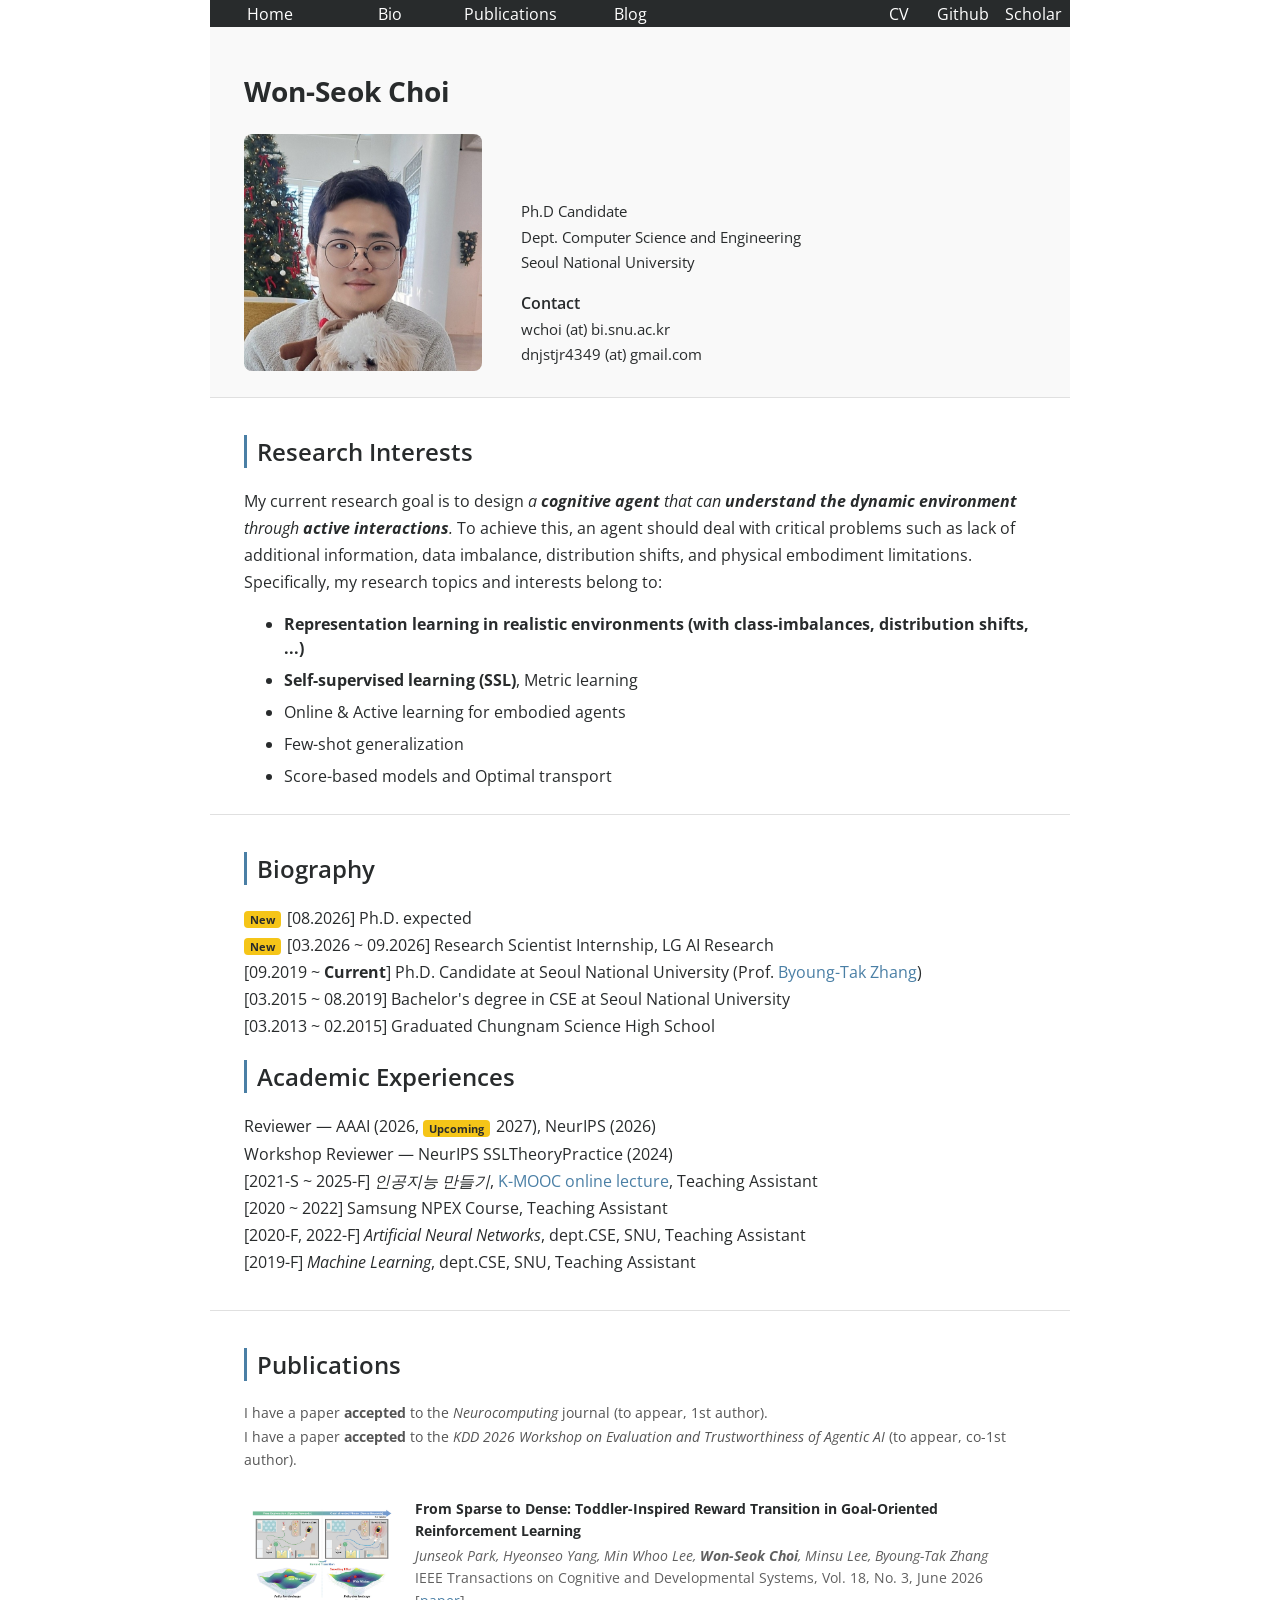
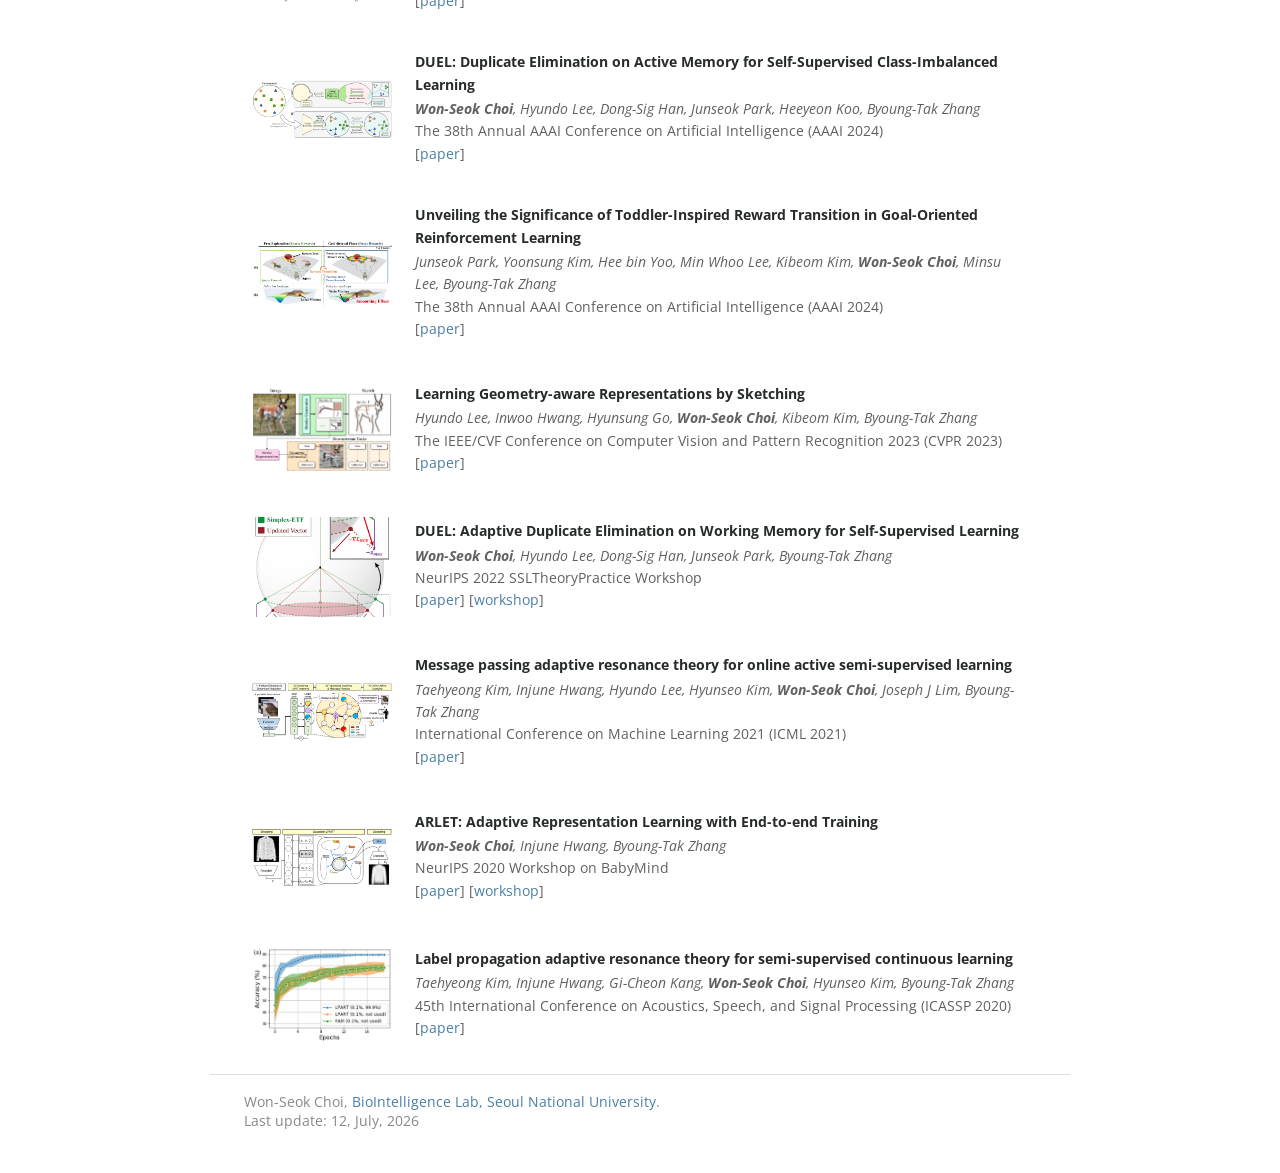
==== commit 3f1fb223: "Add Blog" ====
--- a/index.html
+++ b/index.html
@@ -6,7 +6,7 @@
 <link href="https://fonts.googleapis.com/css2?family=Open+Sans:ital,wght@0,300..800;1,300..800&display=swap" rel="stylesheet">
 <link rel="stylesheet" href="style.css">
 <meta charset="UTF-8">
-<meta name="viewport" content="width=device-width, initial-scale=1.0">
+<meta name="viewport" content="width=device-width, initial-scale=1.0, minimum-scale=1.0">
 <title>Won-Seok Choi</title>
 </head>
 
@@ -14,11 +14,13 @@
     <header class="header-bar">
         <nav>
             <div class="nav-left">
-                <a class="header-a" href="#bio"><div class="hbutton">Bio</div></a>
-                <a class="header-a" href="#pub"><div class="hbutton">Publications</div></a>
+                <a class="header-a" href="/"><div class="hbutton">Home</div></a>
+                <a class="header-a nav-hide-mobile" href="/#bio"><div class="hbutton">Bio</div></a>
+                <a class="header-a nav-hide-mobile" href="/#pub"><div class="hbutton">Publications</div></a>
+                <a class="header-a" href="/blog/"><div class="hbutton">Blog</div></a>
             </div>
             <div class="nav-right">
-                <a class="header-a" href="assets/CV.pdf" target="_blank"><div class="hbutton small">CV</div></a>
+                <a class="header-a" href="/assets/CV.pdf" target="_blank"><div class="hbutton small">CV</div></a>
                 <a class="header-a" href="https://github.com/mkroughdiamond" target="_blank"><div class="hbutton small">Github</div></a>
                 <a class="header-a" href="https://scholar.google.com/citations?user=A178IhQAAAAJ&hl=en" target="_blank"><div class="hbutton small">Scholar</div></a>
             </div>
@@ -69,10 +71,8 @@
 		</p>
         <h2>Academic Experiences</h2>
 		<p>
-		<span class="new-badge">Upcoming</span> [AAAI 2027] Reviewer, AAAI-27<br/>
-		[NeurIPS 2026] Reviewer, NeurIPS 2026<br/>
-		[AAAI 2026] Program committee (Reviewer), <a href="https://aaai.org/conference/aaai/aaai-26/">AAAI-26</a><br/>
-		[NeurIPS 2024] Reviewer, NeuIPS <a href="https://sslneurips2024.github.io/index.html">SSLTheoryPractice workshop</a><br/>
+		Reviewer — AAAI (2026, <span class="new-badge">Upcoming</span> 2027), NeurIPS (2026)<br/>
+		Workshop Reviewer — NeurIPS SSLTheoryPractice (2024)<br/>
 		[2021-S ~ 2025-F] <i>인공지능 만들기</i>, <a href="https://www.kmooc.kr/">K-MOOC online lecture</a>, Teaching Assistant<br/>
 		[2020 ~ 2022] Samsung NPEX Course, Teaching Assistant<br/>
 		[2020-F, 2022-F] <i>Artificial Neural Networks</i>, dept.CSE, SNU, Teaching Assistant<br/>
@@ -83,8 +83,26 @@
     <div class="content" id="pub">
         <h2>Publications</h2>
         <p style="color:#555555;font-size:14px">
-        I have a paper <b>accepted</b> to the <i>Neurocomputing</i> journal (to appear).
+        I have a paper <b>accepted</b> to the <i>Neurocomputing</i> journal (to appear, 1st author).<br/>
+        I have a paper <b>accepted</b> to the <i>KDD 2026 Workshop on Evaluation and Trustworthiness of Agentic AI</i> (to appear, co-1st author).
         </p>
+		<div class="pubitemholder">
+			<div class="pubimageholder">
+				<a href="fig/s2d_IEEE_TCDS.png" target="_blank">
+					<img src="fig/s2d_IEEE_TCDS.png" alt="From Sparse to Dense paper thumbnail" loading="lazy">
+				</a>
+			</div>
+			<div class="pubtextholder">
+				<p class="pub">
+					<b>From Sparse to Dense: Toddler-Inspired Reward Transition in Goal-Oriented Reinforcement Learning</b>
+				</p>
+				<p class="pub" style="color:#606060">
+					<i>Junseok Park, Hyeonseo Yang, Min Whoo Lee, <b>Won-Seok Choi</b>, Minsu Lee, Byoung-Tak Zhang</i><br/>
+					IEEE Transactions on Cognitive and Developmental Systems, Vol. 18, No. 3, June 2026 </br>
+					[<a href="https://ieeexplore.ieee.org/stamp/stamp.jsp?arnumber=11297801">paper</a>]
+				</p>
+			</div>
+		</div>
 		<div class="pubitemholder">
 			<div class="pubimageholder">
 				<a href="fig/duel-aaai.PNG" target="_blank">
@@ -254,6 +272,15 @@
                 img.style.transform = 'translateY(-50%)';
             });
         });
+
+        function applyMobileNav() {
+            var isMobile = window.innerWidth <= 768;
+            document.querySelectorAll('.nav-hide-mobile').forEach(function(el) {
+                el.style.display = isMobile ? 'none' : '';
+            });
+        }
+        applyMobileNav();
+        window.addEventListener('resize', applyMobileNav);
     </script>
 </body>
 </html>
--- a/style.css
+++ b/style.css
@@ -1,6 +1,12 @@
+html, body {
+    overflow-x: hidden;
+}
+*, *::before, *::after {
+    box-sizing: border-box;
+}
 body {
-    width: 60vw;
-    min-width: 600px;
+    max-width: 860px;
+    width: 100%;
     margin: 0 auto;
     font-family: "Open Sans", sans-serif;
     font-optical-sizing: auto;
@@ -131,6 +137,147 @@
 }
 .pubtextholder {
     flex: 1;
+}
+
+/* ── Blog ── */
+.blogitemholder {
+    border-bottom: 1px solid #e0e0e0;
+}
+.blogitemholder:first-child {
+    border-top: 1px solid #e0e0e0;
+}
+.blog-title {
+    padding: 12px 4px;
+    cursor: pointer;
+    display: flex;
+    align-items: center;
+    gap: 14px;
+    font-size: 15px;
+    font-weight: 500;
+    transition: color 0.2s;
+    user-select: none;
+}
+.blog-title::after {
+    content: '▾';
+    margin-left: auto;
+    font-size: 12px;
+    color: #aaa;
+    transition: transform 0.25s;
+}
+.blog-title.open::after {
+    transform: rotate(-180deg);
+}
+.blog-title:hover {
+    color: #4a7fa5;
+}
+.blog-date {
+    font-size: 12px;
+    color: #aaa;
+    font-weight: 400;
+    white-space: nowrap;
+}
+.blog-content {
+    display: none;
+    padding: 4px 4px 16px;
+    font-size: 15px;
+    line-height: 1.7em;
+    border-top: 1px solid #f0f0f0;
+}
+.blog-content.active {
+    display: block;
+}
+.blog-content h1 {
+    display: none;
+}
+
+.pub-placeholder {
+    width: 100%;
+    height: 100%;
+    background-color: #e8e8e8;
+    border-radius: 4px;
+}
+
+/* ── Mobile ── */
+@media (max-width: 768px) {
+    .nav-left .nav-hide-mobile {
+        display: none !important;
+    }
+    .hbutton {
+        min-width: unset;
+        font-size: 13px;
+        padding: 0 8px;
+    }
+    .hbutton.small {
+        min-width: unset;
+        font-size: 12px;
+        padding: 0 6px;
+    }
+    .intro-layout {
+        flex-direction: column;
+        align-items: flex-start;
+    }
+    .photoholder {
+        flex: none;
+        width: 55%;
+    }
+    .introholder {
+        min-width: unset;
+        width: 100%;
+    }
+    .pubitemholder {
+        flex-direction: column;
+        gap: 8px;
+    }
+    .pubimageholder {
+        flex: none;
+        width: 55%;
+        min-width: unset;
+    }
+    .pubtextholder {
+        width: 100%;
+    }
+}
+
+/* ── Blog content (markdown rendered) ── */
+.blog-content h1, .blog-content h2, .blog-content h3 {
+    border-left: none;
+    padding-left: 0;
+}
+.blog-content h2 { font-size: 18px; margin-top: 1.4em; }
+.blog-content h3 { font-size: 16px; margin-top: 1em; }
+.blog-content img {
+    max-width: 100%;
+    border-radius: 6px;
+    display: block;
+    margin: 0.8em 0;
+}
+.blog-content code {
+    background: #f3f3f3;
+    padding: 1px 5px;
+    border-radius: 3px;
+    font-family: monospace;
+    font-size: 13px;
+}
+.blog-content pre {
+    background: #f3f3f3;
+    padding: 12px 14px;
+    border-radius: 6px;
+    overflow-x: auto;
+    margin: 0.8em 0;
+}
+.blog-content pre code {
+    background: none;
+    padding: 0;
+}
+.blog-content blockquote {
+    border-left: 3px solid #4a7fa5;
+    margin: 0.8em 0;
+    padding: 0 0 0 12px;
+    color: #666;
+}
+.blog-content .katex-display {
+    overflow-x: auto;
+    padding: 0.4em 0;
 }
 
 /* ── Lightbox ── */
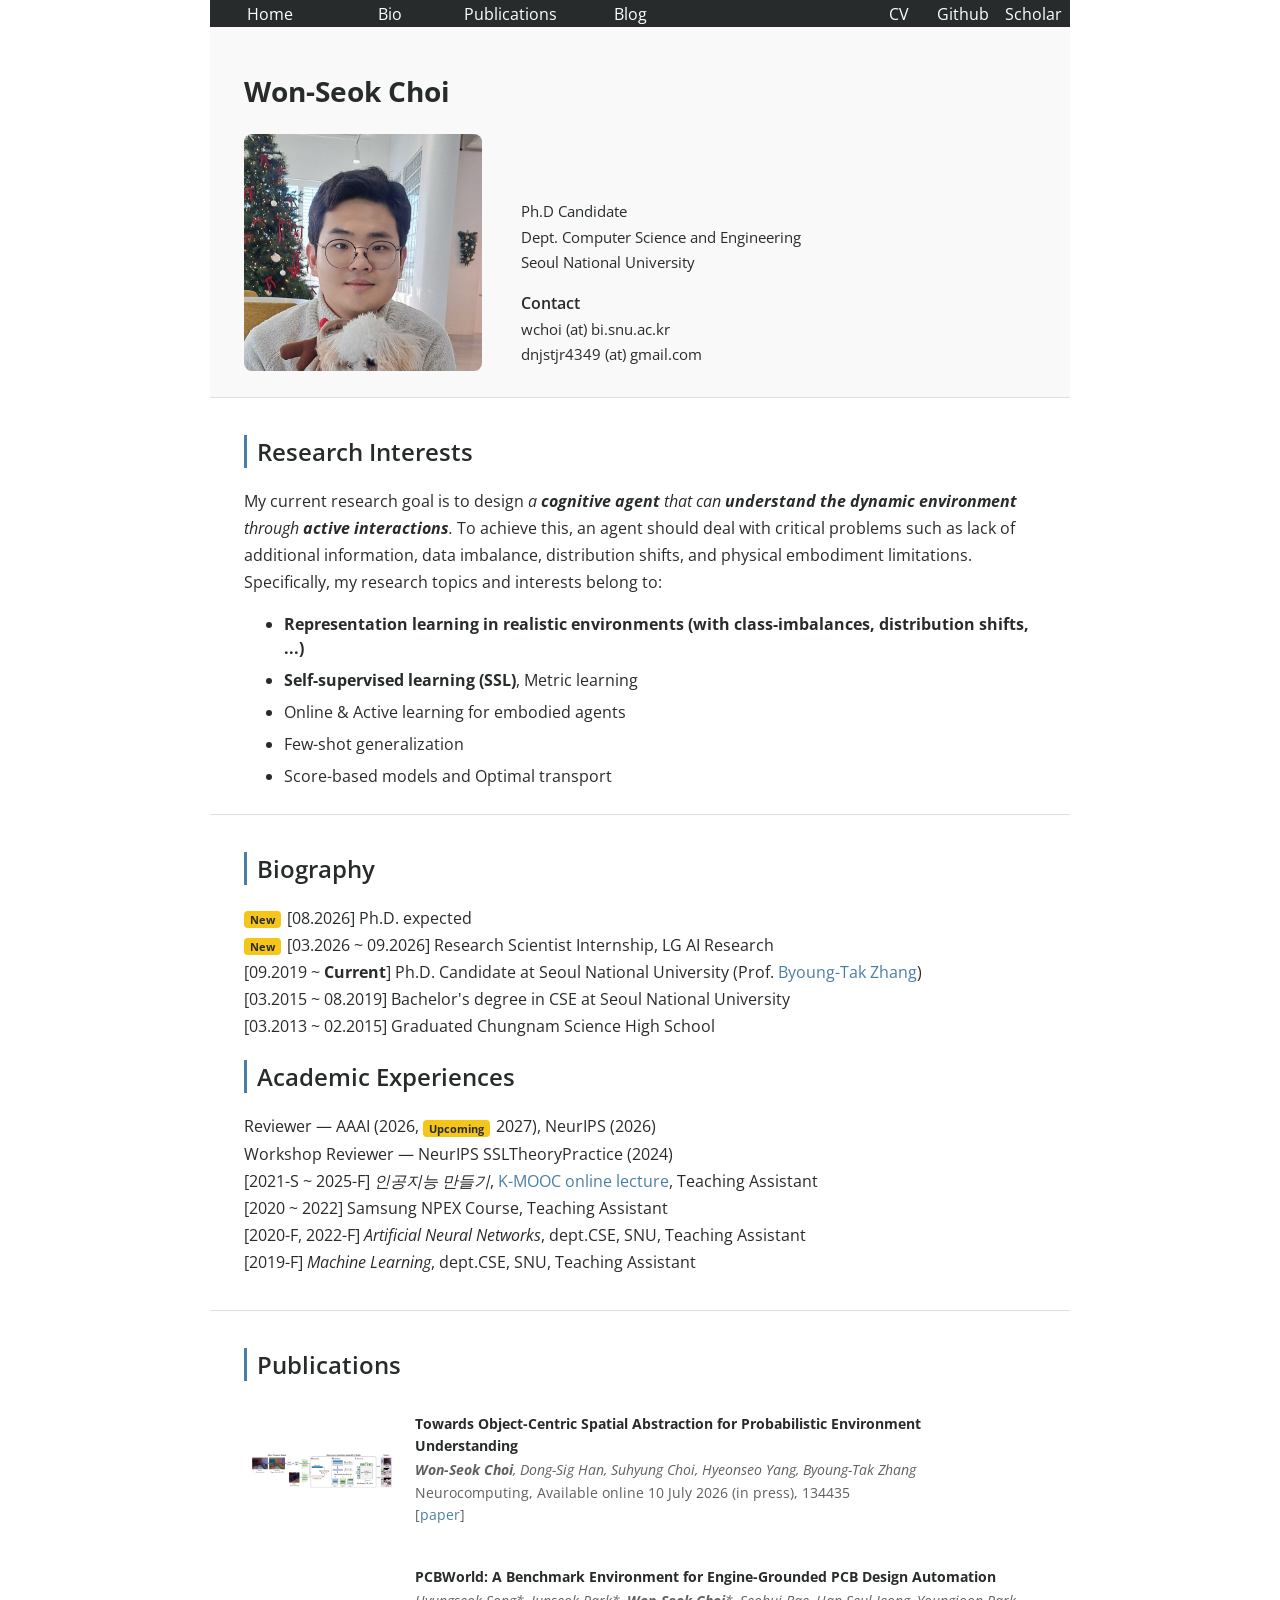
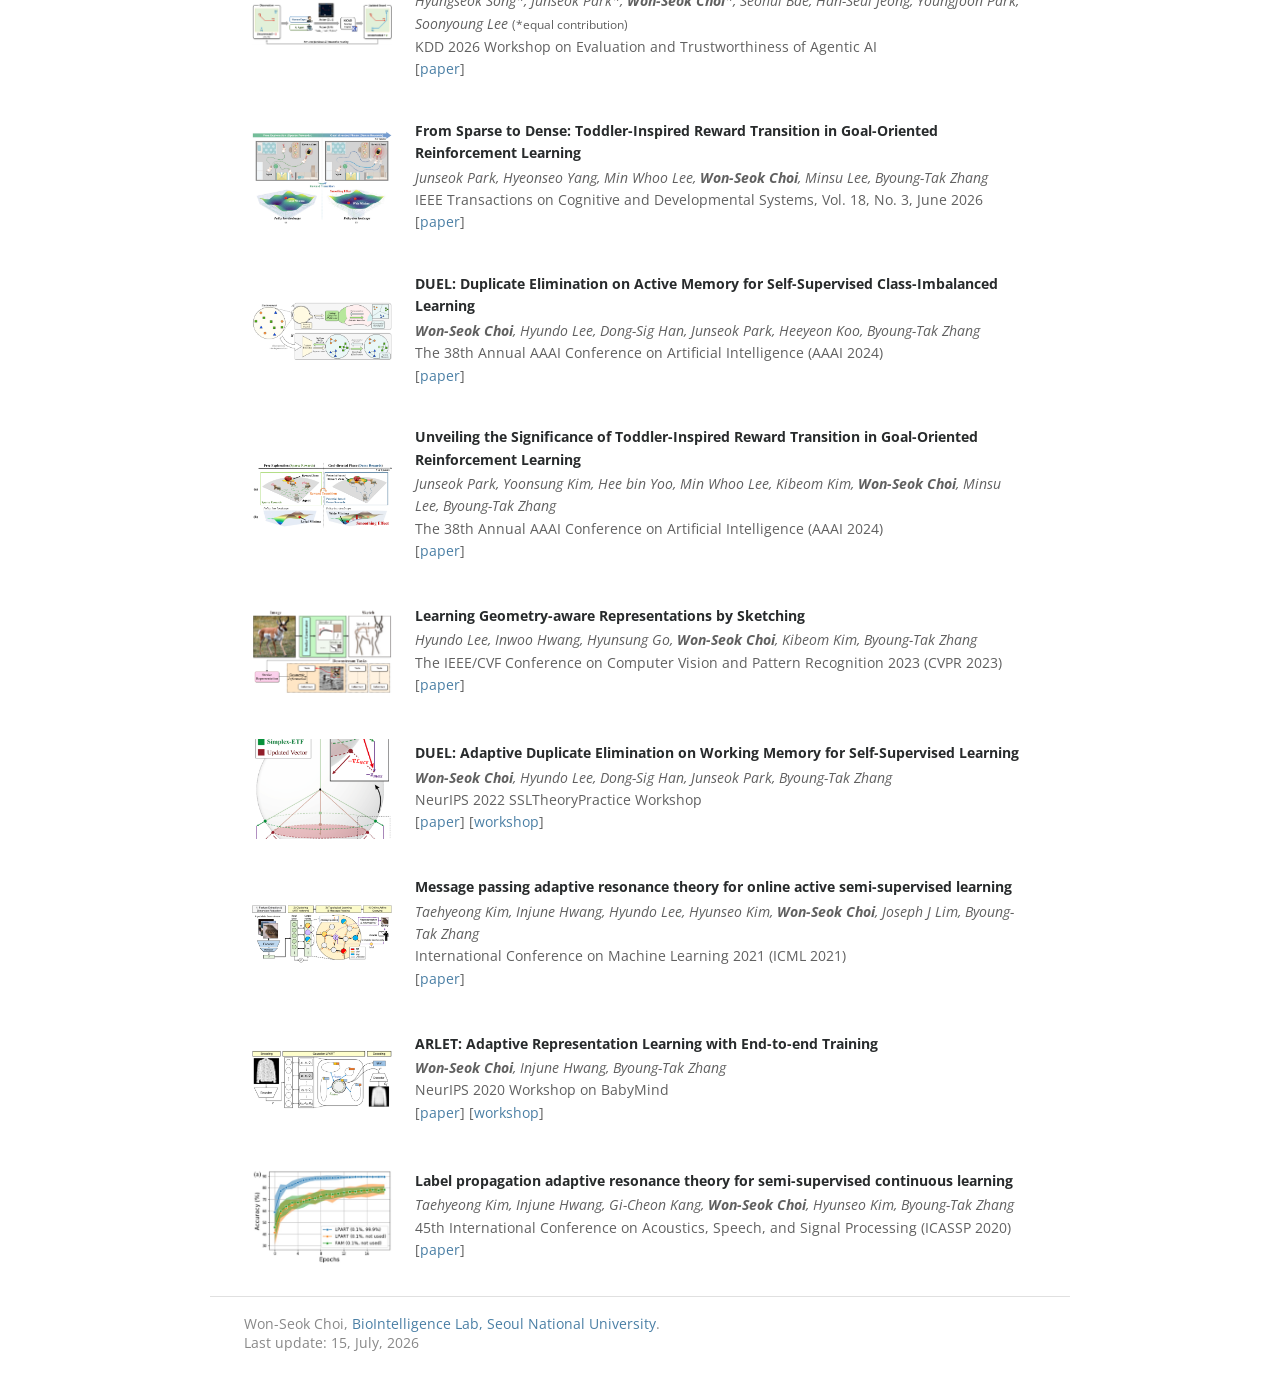
==== commit 43bce51d: "Update 0715" ====
--- a/index.html
+++ b/index.html
@@ -82,10 +82,40 @@
     <hr>
     <div class="content" id="pub">
         <h2>Publications</h2>
-        <p style="color:#555555;font-size:14px">
-        I have a paper <b>accepted</b> to the <i>Neurocomputing</i> journal (to appear, 1st author).<br/>
-        I have a paper <b>accepted</b> to the <i>KDD 2026 Workshop on Evaluation and Trustworthiness of Agentic AI</i> (to appear, co-1st author).
-        </p>
+		<div class="pubitemholder">
+			<div class="pubimageholder">
+				<a href="fig/PEU-OSA.jpg" target="_blank">
+					<img src="fig/PEU-OSA.jpg" alt="PEU-OSA paper thumbnail" loading="lazy">
+				</a>
+			</div>
+			<div class="pubtextholder">
+				<p class="pub">
+					<b>Towards Object-Centric Spatial Abstraction for Probabilistic Environment Understanding</b>
+				</p>
+				<p class="pub" style="color:#606060">
+					<i><b>Won-Seok Choi</b>, Dong-Sig Han, Suhyung Choi, Hyeonseo Yang, Byoung-Tak Zhang</i><br/>
+					Neurocomputing, Available online 10 July 2026 (in press), 134435<br/>
+					[<a href="https://www.sciencedirect.com/science/article/pii/S0925231226018333">paper</a>]
+				</p>
+			</div>
+		</div>
+		<div class="pubitemholder">
+			<div class="pubimageholder">
+				<a href="fig/pcbworld.png" target="_blank">
+					<img src="fig/pcbworld.png" alt="PCBWorld paper thumbnail" loading="lazy">
+				</a>
+			</div>
+			<div class="pubtextholder">
+				<p class="pub">
+					<b>PCBWorld: A Benchmark Environment for Engine-Grounded PCB Design Automation</b>
+				</p>
+				<p class="pub" style="color:#606060">
+					<i>Hyungseok Song*, Junseok Park*, <b>Won-Seok Choi</b>*, Seohui Bae, Han-Seul Jeong, Youngjoon Park, Soonyoung Lee</i> <span style="font-size:12px">(*equal contribution)</span><br/>
+					KDD 2026 Workshop on Evaluation and Trustworthiness of Agentic AI<br/>
+					[<a href="https://arxiv.org/abs/2607.05915">paper</a>]
+				</p>
+			</div>
+		</div>
 		<div class="pubitemholder">
 			<div class="pubimageholder">
 				<a href="fig/s2d_IEEE_TCDS.png" target="_blank">
@@ -226,8 +256,9 @@
     <hr>
     <footer class="footer-bar">
 	Won-Seok Choi, <a href="https://bi.snu.ac.kr">BioIntelligence Lab, Seoul National University</a>.<br/>
-	Last update: 12, July, 2026
+	Last update: 15, July, 2026
     </footer>
+    <button id="scroll-top" onclick="window.scrollTo({top:0,behavior:'smooth'})" aria-label="Scroll to top">↑</button>
     <div id="img-modal" onclick="closeModal()">
         <img id="modal-img" src="" alt="" onclick="event.stopPropagation()">
     </div>
@@ -273,6 +304,11 @@
             });
         });
 
+        var scrollBtn = document.getElementById('scroll-top');
+        window.addEventListener('scroll', function() {
+            scrollBtn.classList.toggle('visible', window.scrollY > 200);
+        });
+
         function applyMobileNav() {
             var isMobile = window.innerWidth <= 768;
             document.querySelectorAll('.nav-hide-mobile').forEach(function(el) {
--- a/style.css
+++ b/style.css
@@ -236,6 +236,33 @@
     .pubtextholder {
         width: 100%;
     }
+}
+
+/* ── Scroll to top ── */
+#scroll-top {
+    position: fixed;
+    bottom: 32px;
+    right: 32px;
+    width: 40px;
+    height: 40px;
+    background-color: #282b2c;
+    color: white;
+    border: none;
+    border-radius: 50%;
+    font-size: 18px;
+    cursor: pointer;
+    display: none;
+    align-items: center;
+    justify-content: center;
+    box-shadow: 0 2px 8px rgba(0,0,0,0.3);
+    transition: background-color 0.2s;
+    z-index: 999;
+}
+#scroll-top.visible {
+    display: flex;
+}
+#scroll-top:hover {
+    background-color: #4a7fa5;
 }
 
 /* ── Blog content (markdown rendered) ── */
